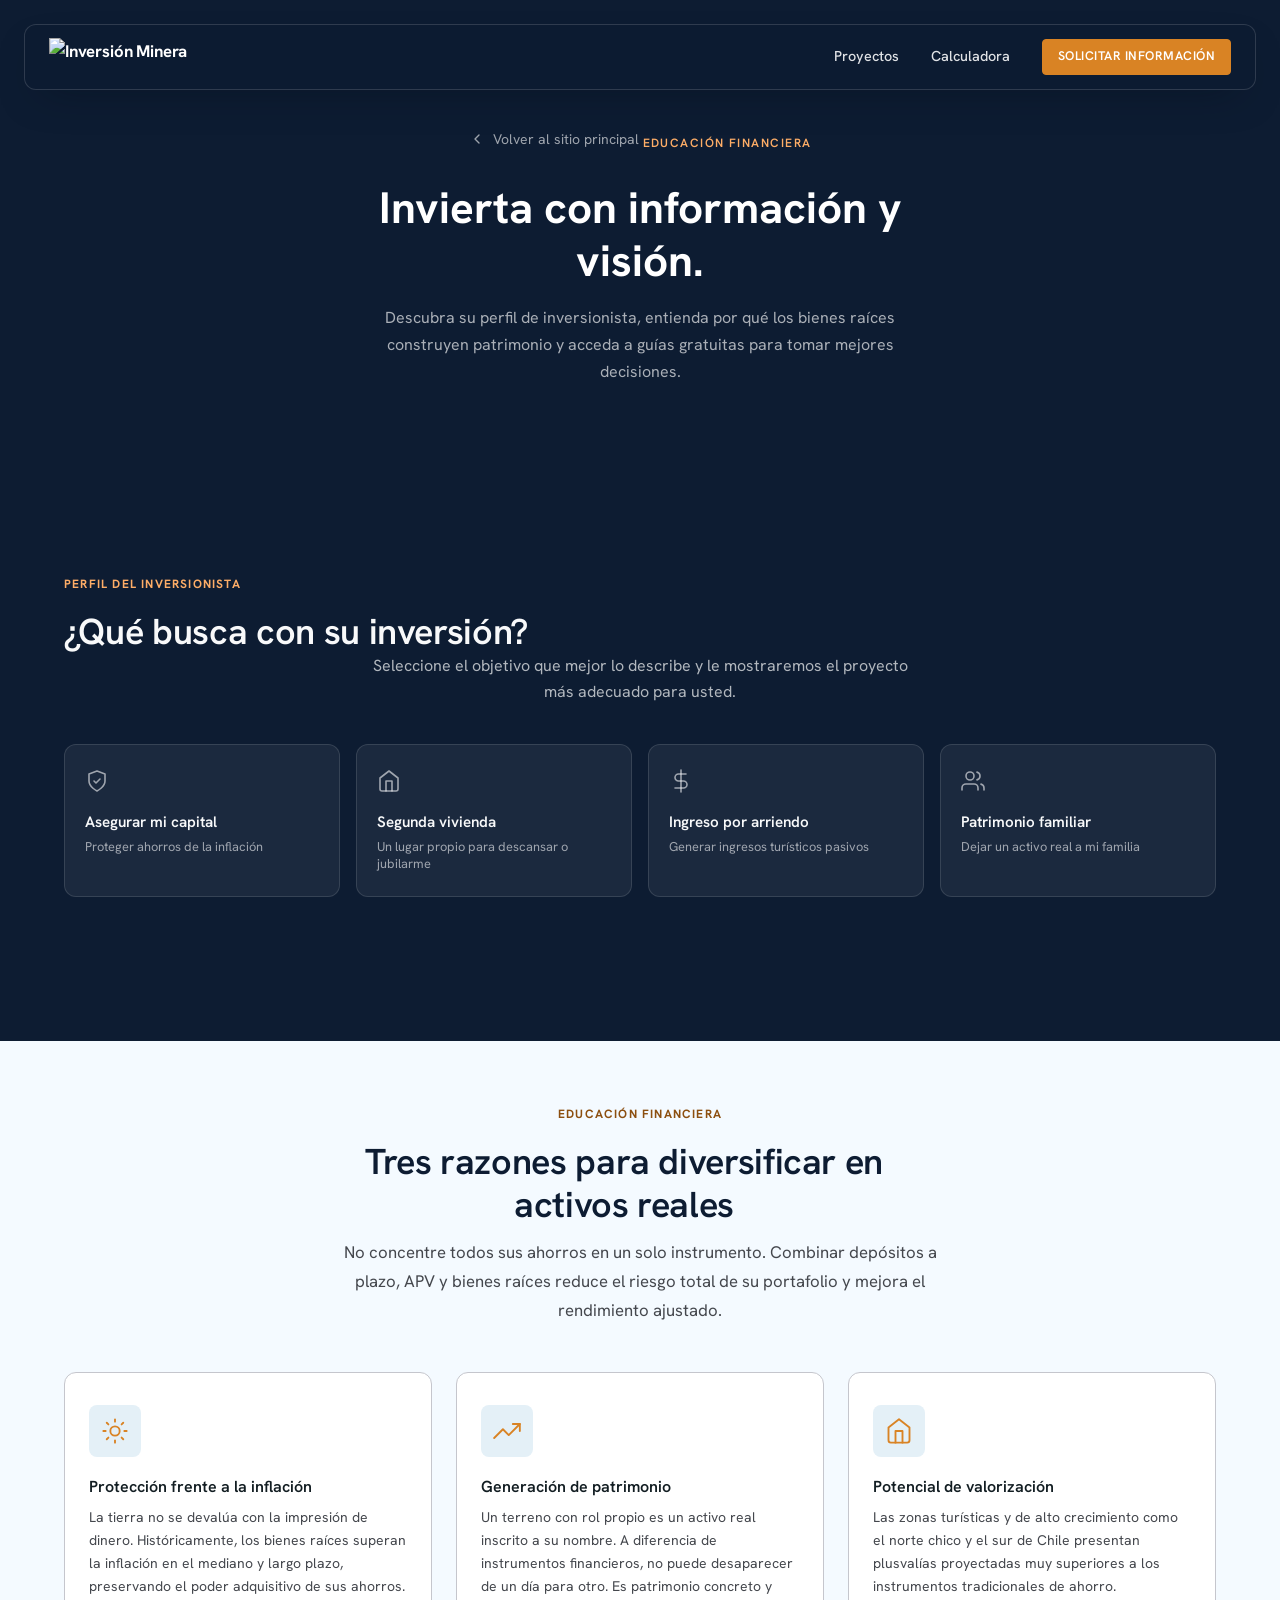
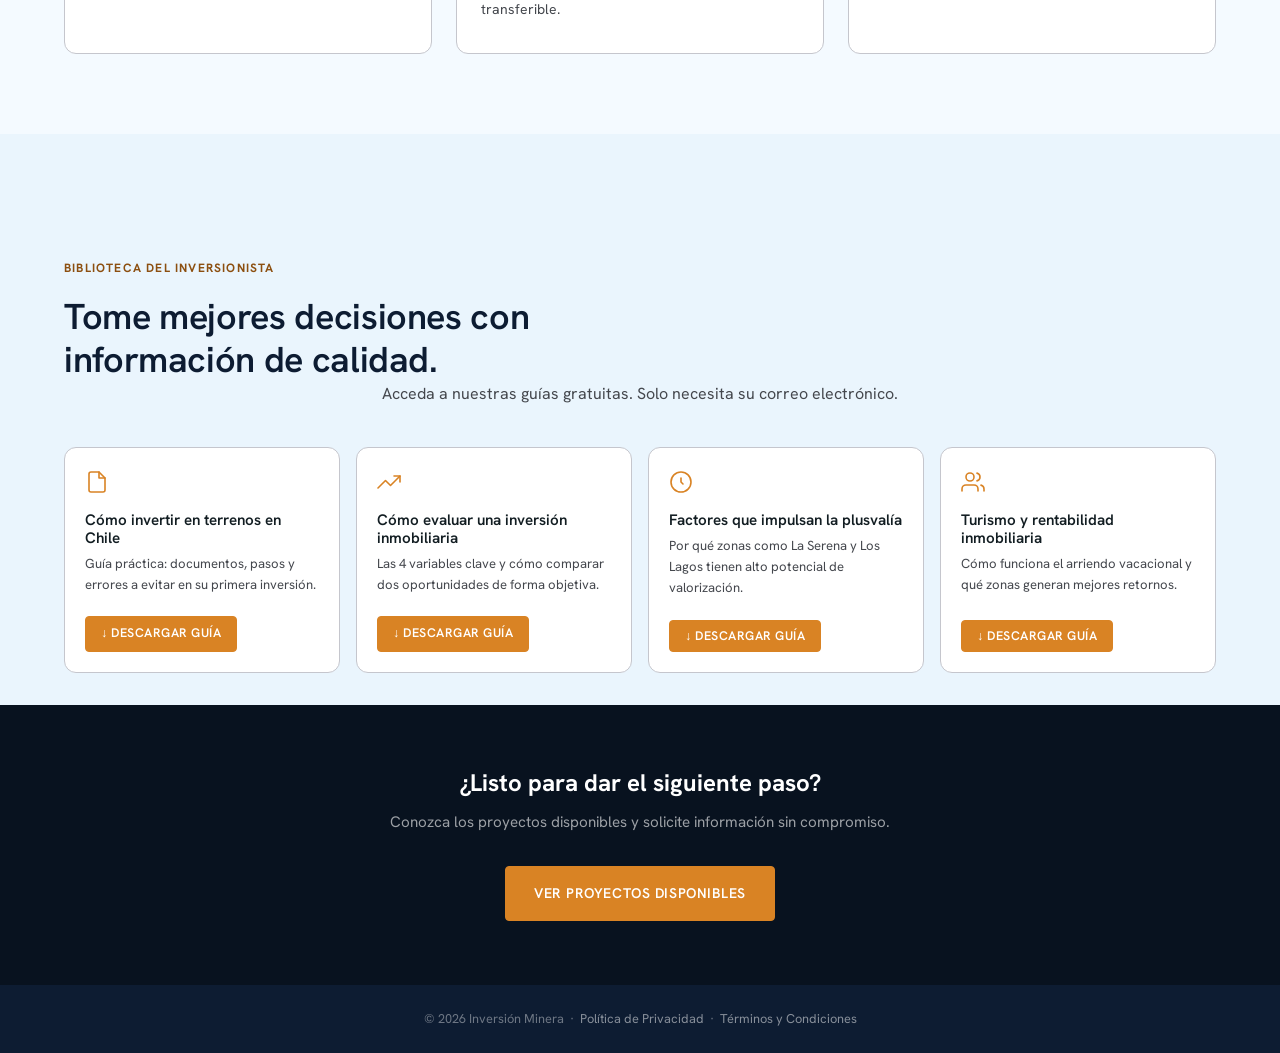
==== pages/educacion-financiera.html @ a9e3c45f "🚀 Initial commit - Landing Mineros" ====
<!DOCTYPE html>
<html lang="es-CL">
<head>
  <meta charset="UTF-8">
  <meta name="viewport" content="width=device-width, initial-scale=1.0">
  <title>Educación Financiera | Inversión Minera</title>
  <meta name="description" content="Educación financiera para inversionistas. Descubra su perfil, aprenda por qué los bienes raíces construyen patrimonio y acceda a guías gratuitas.">

  <link rel="preconnect" href="https://fonts.googleapis.com">
  <link rel="preconnect" href="https://fonts.gstatic.com" crossorigin>
  <link href="https://fonts.googleapis.com/css2?family=Hanken+Grotesk:wght@400;500;600;700&display=swap" rel="stylesheet">
  <link rel="icon" href="data:image/svg+xml,<svg xmlns=%22http://www.w3.org/2000/svg%22 viewBox=%220 0 100 100%22><text y=%22.9em%22 font-size=%2290%22>⛰️</text></svg>">
  <link rel="stylesheet" href="../css/styles.css">

  <style>
    .blog-hero {
      background: var(--color-navy);
      padding: 8rem 0 4rem;
      text-align: center;
    }
    .blog-hero__back {
      display: inline-flex;
      align-items: center;
      gap: 0.5rem;
      font-size: 0.875rem;
      color: rgba(255,255,255,0.6);
      text-decoration: none;
      margin-bottom: 2rem;
      transition: color 0.2s;
    }
    .blog-hero__back:hover { color: var(--color-copper-light); }
    .blog-hero__back svg { width: 16px; height: 16px; }
    .blog-hero__eyebrow {
      display: inline-block;
      font-size: 0.75rem;
      font-weight: 600;
      letter-spacing: 0.12em;
      text-transform: uppercase;
      color: var(--color-copper-light);
      margin-bottom: 1rem;
    }
    .blog-hero__title {
      font-size: clamp(1.75rem, 4vw, 2.75rem);
      font-weight: 700;
      color: #fff;
      margin: 0 auto 1rem;
      max-width: 640px;
      line-height: 1.2;
    }
    .blog-hero__lead {
      font-size: 1rem;
      color: rgba(255,255,255,0.65);
      max-width: 560px;
      margin: 0 auto;
      line-height: 1.7;
    }
    .blog-content {
      background: var(--surface);
      padding: 4rem 0 5rem;
    }
    .blog-grid {
      display: grid;
      grid-template-columns: repeat(auto-fit, minmax(260px, 1fr));
      gap: 1.5rem;
      margin-top: 3rem;
    }
    .blog-cta {
      background: var(--color-navy-deep);
      padding: 4rem 0;
      text-align: center;
    }
    .blog-cta__title {
      font-size: 1.5rem;
      font-weight: 700;
      color: #fff;
      margin-bottom: 0.75rem;
    }
    .blog-cta__text {
      color: rgba(255,255,255,0.6);
      margin-bottom: 2rem;
      font-size: 0.95rem;
    }
    .blog-footer {
      background: var(--color-navy);
      padding: 1.5rem 0;
      text-align: center;
    }
    .blog-footer p {
      font-size: 0.8rem;
      color: rgba(255,255,255,0.4);
      margin: 0;
    }
    .blog-footer a {
      color: rgba(255,255,255,0.5);
      text-decoration: none;
    }
    .blog-footer a:hover { color: var(--color-copper-light); }
  </style>
</head>
<body>

  <!-- HEADER -->
  <header class="header" id="header">
    <div class="container header__inner">
      <a href="../index.html" class="header__logo">
        <img src="../assets/images/logo-inversion-minera.png" alt="Inversión Minera" class="header__logo-img" height="44">
      </a>
      <div class="nav__desktop">
        <a href="../index.html#proyectos" class="nav__link">Proyectos</a>
        <a href="../index.html#rentabilidad" class="nav__link">Calculadora</a>
        <a href="../index.html#formulario" class="btn btn--primary btn--sm">Solicitar Información</a>
      </div>
      <button class="nav__toggle" id="navToggle" aria-label="Abrir menú" aria-expanded="false" aria-controls="nav">
        <span></span><span></span><span></span>
      </button>
    </div>
  </header>

  <nav class="nav" id="nav" aria-label="Navegación principal">
    <div class="nav__drawer-header">
      <span class="nav__drawer-title">Menú de Navegación</span>
      <button class="nav__drawer-close" id="navClose" aria-label="Cerrar menú">✕</button>
    </div>
    <a href="../index.html#proyectos" class="nav__link">Proyectos</a>
    <a href="../index.html#rentabilidad" class="nav__link">Calculadora</a>
    <a href="../index.html#faq" class="nav__link">Preguntas Frecuentes</a>
    <a href="../index.html#formulario" class="btn btn--primary nav__drawer-cta">Solicitar Información</a>
  </nav>
  <div class="nav__backdrop" id="navBackdrop"></div>

  <main>

    <!-- HERO -->
    <section class="blog-hero">
      <div class="container" style="text-align:center;">
        <a href="../index.html" class="blog-hero__back">
          <svg viewBox="0 0 24 24" fill="none" stroke="currentColor" stroke-width="2" stroke-linecap="round" stroke-linejoin="round"><polyline points="15 18 9 12 15 6"/></svg>
          Volver al sitio principal
        </a>
        <span class="blog-hero__eyebrow">Educación Financiera</span>
        <h1 class="blog-hero__title">Invierta con información y visión.</h1>
        <p class="blog-hero__lead">Descubra su perfil de inversionista, entienda por qué los bienes raíces construyen patrimonio y acceda a guías gratuitas para tomar mejores decisiones.</p>
      </div>
    </section>

    <!-- 1. PERFIL DEL INVERSIONISTA -->
    <section class="quiz-section" id="perfil-inversionista">
      <div class="container">
        <span class="eyebrow reveal">Perfil del Inversionista</span>
        <h2 class="section-title reveal">¿Qué busca con su inversión?</h2>
        <p class="quiz-section__lead reveal">Seleccione el objetivo que mejor lo describe y le mostraremos el proyecto más adecuado para usted.</p>
        <div class="quiz-grid reveal" id="quizOptions">
          <button class="quiz-opt" data-target="capital" onclick="quizSelect(this)">
            <span class="quiz-opt__icon" aria-hidden="true">
              <svg width="24" height="24" viewBox="0 0 24 24" fill="none" stroke="currentColor" stroke-width="1.6" stroke-linecap="round" stroke-linejoin="round"><path d="M12 22s8-4 8-10V5l-8-3-8 3v7c0 6 8 10 8 10Z"/><path d="m9 12 2 2 4-4"/></svg>
            </span>
            <strong>Asegurar mi capital</strong>
            <span>Proteger ahorros de la inflación</span>
          </button>
          <button class="quiz-opt" data-target="vivienda" onclick="quizSelect(this)">
            <span class="quiz-opt__icon" aria-hidden="true">
              <svg width="24" height="24" viewBox="0 0 24 24" fill="none" stroke="currentColor" stroke-width="1.6" stroke-linecap="round" stroke-linejoin="round"><path d="M3 9l9-7 9 7v11a2 2 0 0 1-2 2H5a2 2 0 0 1-2-2z"/><polyline points="9 22 9 12 15 12 15 22"/></svg>
            </span>
            <strong>Segunda vivienda</strong>
            <span>Un lugar propio para descansar o jubilarme</span>
          </button>
          <button class="quiz-opt" data-target="arriendo" onclick="quizSelect(this)">
            <span class="quiz-opt__icon" aria-hidden="true">
              <svg width="24" height="24" viewBox="0 0 24 24" fill="none" stroke="currentColor" stroke-width="1.6" stroke-linecap="round" stroke-linejoin="round"><line x1="12" y1="1" x2="12" y2="23"/><path d="M17 5H9.5a3.5 3.5 0 0 0 0 7h5a3.5 3.5 0 0 1 0 7H6"/></svg>
            </span>
            <strong>Ingreso por arriendo</strong>
            <span>Generar ingresos turísticos pasivos</span>
          </button>
          <button class="quiz-opt" data-target="patrimonio" onclick="quizSelect(this)">
            <span class="quiz-opt__icon" aria-hidden="true">
              <svg width="24" height="24" viewBox="0 0 24 24" fill="none" stroke="currentColor" stroke-width="1.6" stroke-linecap="round" stroke-linejoin="round"><path d="M17 21v-2a4 4 0 0 0-4-4H5a4 4 0 0 0-4 4v2"/><circle cx="9" cy="7" r="4"/><path d="M23 21v-2a4 4 0 0 0-3-3.87"/><path d="M16 3.13a4 4 0 0 1 0 7.75"/></svg>
            </span>
            <strong>Patrimonio familiar</strong>
            <span>Dejar un activo real a mi familia</span>
          </button>
        </div>
        <div class="quiz-result" id="quizResult" hidden>
          <div class="quiz-result__inner">
            <span class="quiz-result__label" id="quizResultLabel"></span>
            <h3 class="quiz-result__title" id="quizResultTitle"></h3>
            <p class="quiz-result__desc" id="quizResultDesc"></p>
            <div class="quiz-result__chips" id="quizResultChips"></div>
            <div class="quiz-result__actions">
              <a href="../index.html#proyectos" class="btn btn--primary btn--sm">Ver proyectos recomendados</a>
              <button class="btn btn--ghost btn--sm" onclick="quizReset()">Cambiar respuesta</button>
            </div>
          </div>
        </div>
      </div>
    </section>

    <!-- 2. ¿POR QUÉ INVERTIR? -->
    <section class="blog-content">
      <div class="container">
        <div style="text-align:center; max-width:640px; margin: 0 auto 2.5rem;">
          <span class="eyebrow" style="display:block;">Educación Financiera</span>
          <h2 class="section-title">Tres razones para diversificar en activos reales</h2>
          <p style="margin: 0.75rem 0 0; color: var(--on-surface-variant); font-size:1.05rem; line-height:1.7;">No concentre todos sus ahorros en un solo instrumento. Combinar depósitos a plazo, APV y bienes raíces reduce el riesgo total de su portafolio y mejora el rendimiento ajustado.</p>
        </div>
        <div class="blog-grid">
          <article class="edu-card">
            <span class="edu-card__icon" aria-hidden="true">
              <svg width="28" height="28" viewBox="0 0 24 24" fill="none" stroke="currentColor" stroke-width="1.6" stroke-linecap="round" stroke-linejoin="round"><path d="M12 2v2M12 20v2M4.93 4.93l1.41 1.41M17.66 17.66l1.41 1.41M2 12h2M20 12h2M4.93 19.07l1.41-1.41M17.66 6.34l1.41-1.41"/><circle cx="12" cy="12" r="4"/></svg>
            </span>
            <h3>Protección frente a la inflación</h3>
            <p>La tierra no se devalúa con la impresión de dinero. Históricamente, los bienes raíces superan la inflación en el mediano y largo plazo, preservando el poder adquisitivo de sus ahorros.</p>
          </article>
          <article class="edu-card">
            <span class="edu-card__icon" aria-hidden="true">
              <svg width="28" height="28" viewBox="0 0 24 24" fill="none" stroke="currentColor" stroke-width="1.6" stroke-linecap="round" stroke-linejoin="round"><polyline points="23 6 13.5 15.5 8.5 10.5 1 18"/><polyline points="17 6 23 6 23 12"/></svg>
            </span>
            <h3>Generación de patrimonio</h3>
            <p>Un terreno con rol propio es un activo real inscrito a su nombre. A diferencia de instrumentos financieros, no puede desaparecer de un día para otro. Es patrimonio concreto y transferible.</p>
          </article>
          <article class="edu-card">
            <span class="edu-card__icon" aria-hidden="true">
              <svg width="28" height="28" viewBox="0 0 24 24" fill="none" stroke="currentColor" stroke-width="1.6" stroke-linecap="round" stroke-linejoin="round"><path d="M3 9l9-7 9 7v11a2 2 0 0 1-2 2H5a2 2 0 0 1-2-2z"/><polyline points="9 22 9 12 15 12 15 22"/></svg>
            </span>
            <h3>Potencial de valorización</h3>
            <p>Las zonas turísticas y de alto crecimiento como el norte chico y el sur de Chile presentan plusvalías proyectadas muy superiores a los instrumentos tradicionales de ahorro.</p>
          </article>
        </div>
      </div>
    </section>

    <!-- 3. BIBLIOTECA DEL INVERSIONISTA -->
    <section class="biblioteca" id="biblioteca">
      <div class="container">
        <span class="eyebrow reveal">Biblioteca del Inversionista</span>
        <h2 class="section-title reveal">Tome mejores decisiones con información de calidad.</h2>
        <p class="biblioteca__lead reveal">Acceda a nuestras guías gratuitas. Solo necesita su correo electrónico.</p>
        <div class="biblioteca__grid">
          <article class="bib-card reveal">
            <span class="bib-card__icon" aria-hidden="true">
              <svg width="24" height="24" viewBox="0 0 24 24" fill="none" stroke="currentColor" stroke-width="1.6" stroke-linecap="round" stroke-linejoin="round"><path d="M14 2H6a2 2 0 0 0-2 2v16a2 2 0 0 0 2 2h12a2 2 0 0 0 2-2V8z"/><polyline points="14 2 14 8 20 8"/></svg>
            </span>
            <div class="bib-card__body">
              <h3>Cómo invertir en terrenos en Chile</h3>
              <p>Guía práctica: documentos, pasos y errores a evitar en su primera inversión.</p>
            </div>
            <a href="../assets/pdfs/guia-1-invertir-terrenos-chile.pdf" target="_blank" rel="noopener" class="btn btn--primary btn--sm bib-card__cta">↓ Descargar guía</a>
          </article>
          <article class="bib-card reveal">
            <span class="bib-card__icon" aria-hidden="true">
              <svg width="24" height="24" viewBox="0 0 24 24" fill="none" stroke="currentColor" stroke-width="1.6" stroke-linecap="round" stroke-linejoin="round"><polyline points="23 6 13.5 15.5 8.5 10.5 1 18"/><polyline points="17 6 23 6 23 12"/></svg>
            </span>
            <div class="bib-card__body">
              <h3>Cómo evaluar una inversión inmobiliaria</h3>
              <p>Las 4 variables clave y cómo comparar dos oportunidades de forma objetiva.</p>
            </div>
            <a href="../assets/pdfs/guia-2-evaluar-inversion-inmobiliaria.pdf" target="_blank" rel="noopener" class="btn btn--primary btn--sm bib-card__cta">↓ Descargar guía</a>
          </article>
          <article class="bib-card reveal">
            <span class="bib-card__icon" aria-hidden="true">
              <svg width="24" height="24" viewBox="0 0 24 24" fill="none" stroke="currentColor" stroke-width="1.6" stroke-linecap="round" stroke-linejoin="round"><circle cx="12" cy="12" r="10"/><polyline points="12 8 12 12 14 14"/></svg>
            </span>
            <div class="bib-card__body">
              <h3>Factores que impulsan la plusvalía</h3>
              <p>Por qué zonas como La Serena y Los Lagos tienen alto potencial de valorización.</p>
            </div>
            <button class="btn btn--primary btn--sm bib-card__cta" onclick="bibDownload('plusvalia')">↓ Descargar guía</button>
          </article>
          <article class="bib-card reveal">
            <span class="bib-card__icon" aria-hidden="true">
              <svg width="24" height="24" viewBox="0 0 24 24" fill="none" stroke="currentColor" stroke-width="1.6" stroke-linecap="round" stroke-linejoin="round"><path d="M17 21v-2a4 4 0 0 0-4-4H5a4 4 0 0 0-4 4v2"/><circle cx="9" cy="7" r="4"/><path d="M23 21v-2a4 4 0 0 0-3-3.87"/><path d="M16 3.13a4 4 0 0 1 0 7.75"/></svg>
            </span>
            <div class="bib-card__body">
              <h3>Turismo y rentabilidad inmobiliaria</h3>
              <p>Cómo funciona el arriendo vacacional y qué zonas generan mejores retornos.</p>
            </div>
            <button class="btn btn--primary btn--sm bib-card__cta" onclick="bibDownload('turismo')">↓ Descargar guía</button>
          </article>
        </div>
      </div>
    </section>

    <!-- Modal Biblioteca -->
    <div class="bib-modal" id="bibModal" role="dialog" aria-modal="true" aria-labelledby="bibModalTitle" hidden>
      <div class="bib-modal__panel">
        <button class="modal__close" id="bibModalClose" onclick="bibModalClose()" aria-label="Cerrar">✕</button>
        <h3 id="bibModalTitle">Descargar guía gratuita</h3>
        <p>Ingrese su correo y le enviamos la guía de inmediato.</p>
        <form class="bib-modal__form" onsubmit="bibSubmit(event)">
          <input type="hidden" id="bibGuia" value="">
          <label class="form__field">
            <span>Nombre</span>
            <input type="text" id="bibNombre" required placeholder="Su nombre">
          </label>
          <label class="form__field">
            <span>Correo electrónico</span>
            <input type="email" id="bibCorreo" required placeholder="correo@ejemplo.cl">
          </label>
          <button type="submit" class="btn btn--primary btn--block">Enviar y descargar</button>
          <p style="font-size:0.75rem;color:var(--on-surface-variant);margin-top:0.5rem;text-align:center;">Sus datos se usan solo para enviarle la guía. Sin spam.</p>
        </form>
        <div class="bib-modal__success" id="bibSuccess" hidden></div>
      </div>
    </div>

    <!-- CTA FINAL -->
    <section class="blog-cta">
      <div class="container">
        <h2 class="blog-cta__title">¿Listo para dar el siguiente paso?</h2>
        <p class="blog-cta__text">Conozca los proyectos disponibles y solicite información sin compromiso.</p>
        <a href="../index.html#proyectos" class="btn btn--primary">Ver proyectos disponibles</a>
      </div>
    </section>

  </main>

  <footer class="blog-footer">
    <div class="container">
      <p>© 2026 Inversión Minera &nbsp;·&nbsp;
        <a href="politica-privacidad.html" target="_blank" rel="noopener">Política de Privacidad</a>
        &nbsp;·&nbsp;
        <a href="terminos-condiciones.html" target="_blank" rel="noopener">Términos y Condiciones</a>
      </p>
    </div>
  </footer>

  <script src="../js/script.js" defer></script>
  <script>
// ── Quiz ────────────────────────────────────────────────────────────────
var quizData = {
  capital:    { label: 'Perfil: Preservación de capital',    title: 'Recomendamos ambos proyectos',             desc: 'Invertir en bienes raíces protege sus ahorros de la inflación. Ambos fundos ofrecen activos tangibles con rol propio y plusvalía proyectada del 30% anual.',                                   chips: ['Fundo Alto Nogales — La Serena','Fundo Mirador Los Volcanes — Puerto Octay'] },
  vivienda:   { label: 'Perfil: Segunda vivienda',           title: 'Recomendamos Proyecto Norte — La Serena',  desc: 'Clima mediterráneo con más de 300 días de sol, alta conectividad y cercanía a servicios. Ideal para quienes buscan un lugar propio fuera del norte minero.',                                  chips: ['Fundo Alto Nogales — La Serena, Coquimbo'] },
  arriendo:   { label: 'Perfil: Rentabilidad turística',     title: 'Recomendamos Proyecto Sur — Puerto Octay', desc: 'Zona de alta demanda turística rodeada de lagos y volcanes. Potencial de ingreso mensual vía Airbnb estimado en $1.000.000–$2.000.000 CLP.',                                               chips: ['Fundo Mirador Los Volcanes — Puerto Octay, Lagos'] },
  patrimonio: { label: 'Perfil: Construcción de patrimonio', title: 'Recomendamos ambos proyectos',             desc: 'Títulos individuales con rol único, subdivisión aprobada y acompañamiento legal hasta la inscripción. Un legado real y transferible para su familia.',                                      chips: ['Fundo Alto Nogales — La Serena','Fundo Mirador Los Volcanes — Puerto Octay'] }
};
function quizSelect(btn) {
  document.querySelectorAll('.quiz-opt').forEach(function(b){ b.classList.remove('quiz-opt--active'); });
  btn.classList.add('quiz-opt--active');
  var d = quizData[btn.dataset.target];
  document.getElementById('quizResultLabel').textContent = d.label;
  document.getElementById('quizResultTitle').textContent = d.title;
  document.getElementById('quizResultDesc').textContent  = d.desc;
  document.getElementById('quizResultChips').innerHTML   = d.chips.map(function(c){ return '<span class="result-chip">'+c+'</span>'; }).join('');
  var res = document.getElementById('quizResult');
  res.hidden = false;
  res.scrollIntoView({behavior:'smooth', block:'nearest'});
}
function quizReset() {
  document.querySelectorAll('.quiz-opt').forEach(function(b){ b.classList.remove('quiz-opt--active'); });
  document.getElementById('quizResult').hidden = true;
}

// ── Biblioteca ──────────────────────────────────────────────────────────
var currentGuia = '';
var SHEETS_URL = 'https://script.google.com/macros/s/AKfycbynw1D4u_BHivWVqoeC22OPxvxyl92aTQ2IEtVwCZLNJFp35g8IuQZrAPu55kJad4Mflw/exec';
var WA_NUMBER  = '56987332569';
var guiaLabels = {
  'terrenos': 'Guía 1 – Cómo invertir en terrenos en Chile',
  'evaluar':  'Guía 2 – Cómo evaluar una inversión inmobiliaria',
  'plusvalia': 'Guía 3 – Factores que impulsan la plusvalía',
  'turismo':  'Guía 4 – Turismo y rentabilidad inmobiliaria'
};
var guiaPdfs = {
  'terrenos': 'assets/pdfs/guia-1-invertir-terrenos-chile.pdf',
  'evaluar':  'assets/pdfs/guia-2-evaluar-inversion-inmobiliaria.pdf',
  'plusvalia': null,
  'turismo':  null
};
function bibDownload(guia) {
  currentGuia = guia;
  document.getElementById('bibGuia').value = guia;
  document.getElementById('bibSuccess').hidden = true;
  var form = document.querySelector('.bib-modal__form');
  if (form) form.style.display = '';
  document.getElementById('bibModal').hidden = false;
  document.body.style.overflow = 'hidden';
}
function bibModalClose() {
  document.getElementById('bibModal').hidden = true;
  document.body.style.overflow = '';
}
function bibSubmit(e) {
  e.preventDefault();
  var nombre    = document.getElementById('bibNombre').value.trim();
  var correo    = document.getElementById('bibCorreo').value.trim();
  var guiaLabel = guiaLabels[currentGuia] || currentGuia;
  var pdfPath   = guiaPdfs[currentGuia];
  document.querySelector('.bib-modal__form').style.display = 'none';
  var waMsg = encodeURIComponent(
    '¡Hola! Soy ' + nombre + ', acabo de solicitar la "' + guiaLabel +
    '" en su sitio web. Mi correo es ' + correo + '. ¿Me pueden orientar?'
  );
  var successEl = document.getElementById('bibSuccess');
  successEl.innerHTML =
    '<p style="margin-bottom:0.75rem">¡Listo! Su solicitud fue recibida.</p>' +
    '<p style="font-size:0.85rem;color:var(--on-surface-variant);margin-bottom:1.25rem;">Le enviaremos la guía a <strong>' + correo + '</strong> a la brevedad.</p>' +
    '<a href="https://wa.me/' + WA_NUMBER + '?text=' + waMsg + '" target="_blank" rel="noopener" class="btn btn--primary btn--block">Continuar por WhatsApp</a>';
  successEl.hidden = false;
  if (pdfPath) { window.open(pdfPath, '_blank'); }
  fetch(SHEETS_URL, {
    method: 'POST',
    body: JSON.stringify({ nombre: nombre, correo: correo, guia: guiaLabel }),
    headers: { 'Content-Type': 'application/json' }
  }).catch(function(){});
}
document.addEventListener('keydown', function(e) {
  if (e.key === 'Escape') bibModalClose();
});
  </script>
</body>
</html>
---- css/styles.css ----
/* =========================================================
   PROGRAMA PATRIMONIAL MINERO — Fundo Mirador Los Volcanes
   Mobile-first stylesheet — design tokens from DESIGN.md
   ========================================================= */

:root {
  /* --- Brand colors --- */
  --color-navy: #0d1c32;
  --color-navy-deep: #08121f;
  --color-copper: #D98324;
  --color-copper-dark: #8c4f10;
  --color-copper-light: #fdad67;
  --color-forest: #1B3022;
  --color-forest-tint: rgba(27, 48, 34, 0.1);
  --color-graphite: #2E363A;
  --color-white: #F8F9FA;

  /* --- Surface / text tokens --- */
  --surface: #f4faff;
  --surface-container-lowest: #ffffff;
  --surface-container-low: #eaf5fd;
  --surface-container: #e4f0f7;
  --surface-container-high: #deeaf1;
  --on-surface: #121d22;
  --on-surface-variant: #44474d;
  --outline: #75777e;
  --outline-variant: #c5c6cd;

  /* --- Typography --- */
  --font-base: 'Hanken Grotesk', -apple-system, BlinkMacSystemFont, 'Segoe UI', sans-serif;

  /* --- Shape --- */
  --radius-sm: 0.25rem;
  --radius-md: 0.375rem;
  --radius-lg: 0.5rem;
  --radius-xl: 0.75rem;
  --radius-full: 9999px;

  /* --- Spacing rhythm (8px base) --- */
  --space-1: 0.5rem;
  --space-2: 1rem;
  --space-3: 1.5rem;
  --space-4: 2rem;
  --space-6: 3rem;
  --space-8: 4rem;
  --space-12: 6rem;
  --section-gap: 5rem;
  --container-max: 1280px;
  --gutter: 1.5rem;
  --margin-mobile: 1.5rem;

  /* --- Motion --- */
  --ease: cubic-bezier(0.22, 1, 0.36, 1);
  --transition-fast: 0.2s var(--ease);
  --transition-base: 0.4s var(--ease);
}

@media (min-width: 1024px) {
  :root {
    --section-gap: 7.5rem;
    --gutter: 1.5rem;
  }
}

/* =========================================================
   RESET & BASE
   ========================================================= */
*, *::before, *::after { box-sizing: border-box; }
html { scroll-behavior: smooth; overflow-x: hidden; }
body { overflow-x: hidden; }
@media (prefers-reduced-motion: reduce) {
  html { scroll-behavior: auto; }
  *, *::before, *::after {
    animation-duration: 0.01ms !important;
    animation-iteration-count: 1 !important;
    transition-duration: 0.01ms !important;
    scroll-behavior: auto !important;
  }
}

body, h1, h2, h3, p, ul, figure, blockquote { margin: 0; }
ul { padding: 0; list-style: none; }
img { max-width: 100%; display: block; }

body {
  font-family: var(--font-base);
  background: var(--color-white);
  color: var(--color-graphite);
  line-height: 1.6;
  -webkit-font-smoothing: antialiased;
  -moz-osx-font-smoothing: grayscale;
}

h1, h2, h3 { font-family: var(--font-base); color: var(--color-navy); font-weight: 600; line-height: 1.2; }

a { color: inherit; text-decoration: none; }

button { font-family: inherit; cursor: pointer; border: none; background: none; }

.container {
  width: 100%;
  max-width: var(--container-max);
  margin-inline: auto;
  padding-inline: var(--margin-mobile);
}
@media (min-width: 1024px) {
  .container { padding-inline: 4rem; }
}

section { padding-block: var(--space-8); scroll-margin-top: 6rem; }
@media (min-width: 1024px) {
  section { padding-block: var(--section-gap); scroll-margin-top: 6.5rem; }
}

/* =========================================================
   REUSABLE TYPE / UI HELPERS
   ========================================================= */
.eyebrow {
  display: inline-block;
  font-size: 0.75rem;
  font-weight: 700;
  letter-spacing: 0.1em;
  text-transform: uppercase;
  color: var(--color-copper-dark);
  margin-bottom: var(--space-2);
}
.eyebrow--light {
  color: var(--color-white);
  background: rgba(255, 255, 255, 0.12);
  backdrop-filter: blur(12px);
  -webkit-backdrop-filter: blur(12px);
  padding: 0.4rem 1rem;
  border-radius: var(--radius-full);
  border: 1px solid rgba(255, 255, 255, 0.2);
}

.section-title {
  font-size: 1.75rem;
  font-weight: 600;
  letter-spacing: -0.01em;
  color: var(--color-navy);
  max-width: 38rem;
}
.section-title--light { color: var(--color-white); }
@media (min-width: 768px) {
  .section-title { font-size: 2.25rem; }
}

.link-arrow {
  display: inline-flex;
  align-items: center;
  gap: 0.4rem;
  font-weight: 600;
  font-size: 0.95rem;
  color: var(--color-copper-dark);
  transition: gap var(--transition-fast), color var(--transition-fast);
}
.link-arrow:hover { gap: 0.7rem; color: var(--color-copper); }

/* --- Buttons --- */
.btn {
  display: inline-flex;
  align-items: center;
  justify-content: center;
  gap: 0.5rem;
  font-size: 0.875rem;
  font-weight: 600;
  letter-spacing: 0.04em;
  text-transform: uppercase;
  padding: 0.95rem 1.75rem;
  border-radius: var(--radius-sm);
  transition: background var(--transition-fast), color var(--transition-fast),
              border-color var(--transition-fast), transform var(--transition-fast);
  white-space: nowrap;
}
.btn:active { transform: scale(0.98); }

.btn--primary {
  background: var(--color-copper);
  color: #ffffff;
  border: 1px solid var(--color-copper);
}
.btn--primary:hover { background: var(--color-copper-dark); border-color: var(--color-copper-dark); }

.btn--secondary {
  background: var(--color-navy);
  color: #ffffff;
  border: 1px solid var(--color-navy);
}
.btn--secondary:hover { background: var(--color-navy-deep); }

.btn--ghost {
  background: rgba(255, 255, 255, 0.08);
  color: #ffffff;
  border: 1px solid rgba(255, 255, 255, 0.55);
  backdrop-filter: blur(8px);
}
.btn--ghost:hover { background: rgba(255, 255, 255, 0.18); border-color: #ffffff; }

.btn--sm { padding: 0.65rem 1.25rem; font-size: 0.75rem; }
.btn--block { width: 100%; }

/* --- Tags / chips --- */
.tag {
  display: inline-block;
  font-size: 0.7rem;
  font-weight: 700;
  letter-spacing: 0.08em;
  text-transform: uppercase;
  padding: 0.4rem 0.85rem;
  border-radius: var(--radius-sm);
}
.tag--copper { background: var(--color-copper); color: #fff; }
.tag--navy { background: var(--color-navy); color: #fff; }
.tag--forest { background: var(--color-forest-tint); color: var(--color-forest); }

/* --- Scroll reveal --- */
/* Por defecto el contenido es VISIBLE. Solo se oculta para animar cuando
   el JS esta activo (html.js). Asi, si el JS falla, nada queda en blanco. */
.reveal {
  opacity: 1;
  transform: none;
  transition: opacity 0.7s var(--ease), transform 0.7s var(--ease);
}
.js .reveal {
  opacity: 0;
  transform: translateY(28px);
}
.js .reveal.is-visible {
  opacity: 1;
  transform: translateY(0);
}

/* =========================================================
   HEADER / NAV
   ========================================================= */
.header {
  position: fixed;
  top: var(--space-3);
  left: var(--space-3);
  right: var(--space-3);
  z-index: 100;
  max-width: calc(var(--container-max) + 2 * var(--margin-mobile));
  margin-inline: auto;
  border-radius: var(--radius-xl);
  background: rgba(13, 28, 50, 0.55);
  backdrop-filter: blur(14px);
  -webkit-backdrop-filter: blur(14px);
  border: 1px solid rgba(255, 255, 255, 0.14);
  box-shadow: 0 16px 40px -20px rgba(5, 12, 24, 0.55);
  transition: background var(--transition-fast), border-color var(--transition-fast), box-shadow var(--transition-fast), top var(--transition-fast);
}
.header.is-scrolled {
  top: var(--space-2);
  background: rgba(13, 28, 50, 0.86);
  border-color: rgba(255, 255, 255, 0.18);
  box-shadow: 0 16px 40px -18px rgba(5, 12, 24, 0.7);
}

@media (min-width: 1024px) {
  .header {
    left: var(--margin-mobile);
    right: var(--margin-mobile);
  }
}

.header__inner {
  display: flex;
  align-items: center;
  justify-content: space-between;
  height: 4rem;
  padding-inline: var(--space-3);
}

.header__logo {
  font-weight: 700;
  font-size: 1.05rem;
  letter-spacing: -0.01em;
  color: #ffffff;
}

/* ── Drawer lateral derecho ───────────────────────── */
.nav {
  position: fixed;
  top: 0;
  right: 0;
  bottom: 0;
  width: min(320px, 85vw);
  display: flex;
  flex-direction: column;
  background: #fff;
  box-shadow: -8px 0 40px rgba(13,28,50,0.18);
  z-index: 200;
  transform: translateX(100%);
  transition: transform 0.3s cubic-bezier(0.4,0,0.2,1);
  overflow-y: auto;
  padding: 0 0 var(--space-4);
}
.nav.is-open {
  transform: translateX(0);
}

/* Backdrop oscuro */
.nav__backdrop {
  position: fixed;
  inset: 0;
  background: rgba(8,18,31,0.45);
  z-index: 199;
  opacity: 0;
  pointer-events: none;
  transition: opacity 0.3s ease;
}
.nav__backdrop.is-open {
  opacity: 1;
  pointer-events: auto;
}

/* Cabecera del drawer */
.nav__drawer-header {
  display: flex;
  align-items: center;
  justify-content: space-between;
  padding: 1.25rem 1.5rem;
  border-bottom: 1px solid rgba(13,28,50,0.08);
  position: sticky;
  top: 0;
  background: #fff;
  z-index: 1;
}
.nav__drawer-title {
  font-size: 0.95rem;
  font-weight: 600;
  color: var(--on-surface);
  letter-spacing: 0.01em;
}
.nav__drawer-close {
  font-size: 1.1rem;
  color: var(--on-surface-variant);
  background: none;
  border: none;
  cursor: pointer;
  line-height: 1;
  padding: 0.25rem;
  transition: color var(--transition-fast);
}
.nav__drawer-close:hover { color: var(--color-copper); }

/* Links */
.nav__link {
  font-size: 1rem;
  font-weight: 500;
  padding: 1rem 1.5rem;
  border-bottom: 1px solid rgba(13,28,50,0.07);
  color: var(--on-surface);
  transition: color var(--transition-fast), background var(--transition-fast);
  display: block;
}
.nav__link:hover {
  color: var(--color-copper);
  background: rgba(217,131,36,0.05);
}

/* CTA al fondo */
.nav__drawer-cta {
  margin: var(--space-4) 1.5rem 0;
  text-align: center;
  display: block;
  font-size: 0.82rem;
  letter-spacing: 0.08em;
}

.nav__toggle {
  display: flex;
  flex-direction: column;
  justify-content: center;
  gap: 5px;
  width: 2.5rem;
  height: 2.5rem;
  z-index: 101;
}
.nav__toggle span {
  display: block;
  width: 22px;
  height: 2px;
  background: #ffffff;
  border-radius: var(--radius-full);
  transition: transform var(--transition-fast), opacity var(--transition-fast);
}
.nav__toggle[aria-expanded="true"] span:nth-child(1) { transform: translateY(7px) rotate(45deg); }
.nav__toggle[aria-expanded="true"] span:nth-child(2) { opacity: 0; }
.nav__toggle[aria-expanded="true"] span:nth-child(3) { transform: translateY(-7px) rotate(-45deg); }

/* ── Desktop nav (inline en el header) ─────────────── */
.nav__desktop {
  display: none;
}
@media (min-width: 1024px) {
  .nav__desktop {
    display: flex;
    align-items: center;
    gap: var(--space-4);
  }
  .nav__desktop .nav__link {
    font-size: 0.9rem;
    color: rgba(255,255,255,0.88);
    padding: 0;
    border: none;
    background: transparent;
    display: inline;
  }
  .nav__desktop .nav__link:hover {
    color: var(--color-copper);
    background: transparent;
  }
  .nav__divider {
    display: inline-block;
    width: 1px;
    height: 18px;
    background: rgba(255,255,255,0.2);
    margin: 0 0.25rem;
  }
  .nav__link--blog {
    display: inline-flex;
    align-items: center;
    gap: 5px;
    opacity: 0.75;
    font-size: 0.85rem;
  }
  .nav__link--blog:hover { opacity: 1; }
  /* En desktop el drawer existe pero no es accesible (toggle oculto) */
  .nav { visibility: hidden; pointer-events: none; }
  .nav.is-open { visibility: visible; pointer-events: auto; }
  .nav__backdrop { display: none; }
  .nav__toggle { display: none; }
}

/* =========================================================
   HERO
   ========================================================= */
.hero {
  position: relative;
  min-height: 100svh;
  display: flex;
  align-items: center;
  overflow: hidden;
  color: #ffffff;
}
.hero__media {
  position: absolute;
  inset: 0;
  z-index: 0;
}
.hero__img {
  width: 100%;
  height: 100%;
  object-fit: cover;
}
.hero__overlay {
  position: absolute;
  inset: 0;
  background:
    linear-gradient(180deg,
      rgba(8, 18, 31, 0.72) 0%,
      rgba(8, 18, 31, 0.60) 35%,
      rgba(8, 18, 31, 0.50) 55%,
      rgba(8, 18, 31, 0.82) 100%
    );
}

.hero__content {
  position: relative;
  z-index: 1;
  padding-top: 5.5rem;
  padding-bottom: 1.5rem;
  max-width: 72rem;
  margin-inline: auto;
  text-align: center;
}

/* Badge pill */
.hero__badge {
  display: inline-block;
  font-size: 0.82rem;
  font-weight: 700;
  letter-spacing: 0.11em;
  text-transform: uppercase;
  color: #ffffff;
  border: 1px solid rgba(255,255,255,0.55);
  border-radius: 99px;
  padding: 0.55em 1.6em;
  margin-bottom: 0.75rem;
  backdrop-filter: blur(8px);
  background: rgba(8, 18, 31, 0.45);
  text-shadow: 0 1px 4px rgba(0,0,0,0.5);
}

/* Video showcase card */
.hero__video-card {
  margin-top: 1.25rem;
  border-radius: 1.25rem;
  overflow: hidden;
  box-shadow:
    0 0 0 1px rgba(255,255,255,0.08),
    0 32px 80px -20px rgba(5,12,24,0.7);
  max-width: 72rem;
  margin-inline: auto;
  aspect-ratio: 16/9;
  max-height: 42vh;
  background: var(--color-navy-deep);
  position: relative;
}
.hero__video-card video {
  width: 100%;
  height: 100%;
  object-fit: cover;
  display: block;
}

/* Tour 360° en Hero */
.hero__tour-card {
  margin-top: 1.5rem;
  border-radius: 1.25rem;
  overflow: hidden;
  box-shadow:
    0 0 0 1px rgba(255,255,255,0.12),
    0 40px 100px -20px rgba(5,12,24,0.8);
  max-width: 72rem;
  margin-inline: auto;
  background: var(--color-navy-deep);
  position: relative;
  /* Móvil: alto fijo para que los controles del tour sean visibles */
  height: 420px;
}
@media (min-width: 640px) {
  .hero__tour-card {
    height: auto;
    aspect-ratio: 16/9;
    max-height: 56vh;
  }
}
@media (min-width: 1024px) {
  .hero__tour-card { max-height: 62vh; }
}
.hero__tour-card iframe {
  width: 100%;
  height: 100%;
  position: absolute;
  inset: 0;
  border: none;
  display: block;
}

/* CTAs debajo del tour — uno al lado del otro */
.hero__tour-actions {
  display: flex;
  gap: 1rem;
  justify-content: center;
  margin-top: 1.25rem;
  flex-wrap: wrap;
}
.hero__tour-actions .btn {
  font-size: 0.82rem;
  padding: 0.75em 2em;
  letter-spacing: 0.07em;
  flex: 1;
  max-width: 260px;
  text-align: center;
  justify-content: center;
}
.hero__tour-actions .btn--ghost {
  background: rgba(13,28,50,0.55);
  border-color: rgba(255,255,255,0.55);
  color: #fff;
}
.hero__tour-actions .btn--ghost:hover {
  background: rgba(13,28,50,0.85);
}

/* Mantener compatibilidad con el estilo antiguo si queda en algún lado */
.hero__video-actions {
  position: absolute;
  bottom: 1.5rem;
  right: 1.5rem;
  display: flex;
  flex-direction: column;
  gap: 0.625rem;
  z-index: 2;
}

.hero__title {
  font-size: clamp(2rem, 6.5vw, 3.2rem);
  font-weight: 700;
  letter-spacing: -0.03em;
  color: #ffffff;
  margin-block: 0.4rem 0.75rem;
  line-height: 1.12;
  text-shadow:
    0 2px 8px rgba(0,0,0,0.6),
    0 4px 24px rgba(0,0,0,0.4);
}

.hero__subtitle {
  font-size: 1.15rem;
  color: rgba(255, 255, 255, 0.95);
  max-width: 40rem;
  margin-inline: auto;
  margin-bottom: 1rem;
  line-height: 1.55;
  text-shadow: 0 1px 6px rgba(0,0,0,0.55);
}

.hero__actions {
  display: flex;
  flex-wrap: wrap;
  justify-content: center;
  gap: var(--space-2);
}

/* =========================================================
   STATS / EXCLUSIVIDAD
   ========================================================= */
.stats { padding-block: var(--space-6); background: var(--color-white); }
.stats__grid {
  display: grid;
  grid-template-columns: 1fr 1fr;
  gap: var(--space-4) var(--space-3);
}
@media (min-width: 768px) {
  .stats__grid { grid-template-columns: repeat(4, 1fr); gap: var(--space-4); }
}

.stat__label {
  display: block;
  font-size: 0.7rem;
  font-weight: 700;
  letter-spacing: 0.08em;
  text-transform: uppercase;
  color: var(--on-surface-variant);
  margin-bottom: 0.4rem;
}
.stat__value {
  display: inline-flex;
  align-items: flex-start;
  gap: 0.4rem;
  font-size: 2rem;
  font-weight: 700;
  color: var(--color-navy);
  letter-spacing: -0.02em;
}
.stat__value--copper { color: var(--color-copper); }
.stat__value--icon { align-items: center; color: var(--color-forest); }
.stat__value--icon svg { color: var(--color-forest); }
.stat__desc { font-size: 0.9rem; color: var(--on-surface-variant); margin-top: 0.35rem; }

/* =========================================================
   INTRO / REFUGIO + FEATURE CARDS
   ========================================================= */
.intro { background: var(--color-navy); }
.intro .intro__title { color: #fff; }
.intro .intro__subtitle, .intro .intro__cta-line { color: rgba(255,255,255,0.65); }
.intro__head { max-width: 48rem; margin-inline: auto; text-align: center; margin-bottom: var(--space-6); }
.intro__title { font-size: clamp(1.75rem, 5vw, 2.5rem); }
.intro__subtitle { color: rgba(255,255,255,0.65); font-size: 1.05rem; margin-top: var(--space-2); }
.intro__cta-line {
  margin-top: var(--space-3);
  font-size: 1.05rem;
  font-weight: 600;
  color: var(--color-copper);
}

/* ── Casas grid ─────────────────────────────────────── */
.casas__grid {
  display: grid;
  gap: var(--space-4);
  grid-template-columns: 1fr;
}
@media (min-width: 680px) {
  .casas__grid { grid-template-columns: repeat(3, 1fr); gap: var(--space-4); }
}

.casa-card {
  background: rgba(255,255,255,0.06);
  border: 1px solid rgba(255,255,255,0.14);
  border-radius: var(--radius-lg);
  overflow: hidden;
  display: flex;
  flex-direction: column;
  transition: transform var(--transition-base), box-shadow var(--transition-base);
}
.casa-card:hover {
  transform: translateY(-6px);
  box-shadow: 0 24px 48px -20px rgba(13,28,50,0.28);
}

/* imagen */
.casa-card__media {
  position: relative;
  aspect-ratio: 4/3;
  overflow: hidden;
}
.casa-card__media img {
  width: 100%; height: 100%;
  object-fit: cover;
  transition: transform 0.6s ease;
}
.casa-card:hover .casa-card__media img { transform: scale(1.05); }
.casa-card__tag {
  position: absolute;
  top: var(--space-2); left: var(--space-2);
  background: var(--color-navy);
  color: #fff;
  font-size: 0.68rem;
  font-weight: 700;
  letter-spacing: 0.08em;
  text-transform: uppercase;
  padding: 0.3em 0.85em;
  border-radius: 99px;
}

/* cuerpo */
.casa-card__body {
  padding: var(--space-3);
  display: flex;
  flex-direction: column;
  flex: 1;
  gap: var(--space-2);
}
.casa-card__header {
  display: flex;
  align-items: baseline;
  gap: 0.5rem;
  flex-wrap: wrap;
}
.casa-card__title {
  font-size: 1.3rem;
  font-weight: 700;
  color: #fff;
}
.casa-card__badge {
  font-size: 0.7rem;
  font-weight: 600;
  letter-spacing: 0.06em;
  text-transform: uppercase;
  color: var(--color-copper);
  border: 1px solid var(--color-copper);
  border-radius: 99px;
  padding: 0.2em 0.7em;
}
.casa-card__rooms {
  list-style: none;
  padding: 0;
  margin: 0;
  display: flex;
  flex-direction: column;
  gap: 0.3rem;
  flex: 1;
}
.casa-card__rooms li {
  font-size: 0.875rem;
  color: rgba(255,255,255,0.6);
  padding-left: 1rem;
  position: relative;
}
.casa-card__rooms li::before {
  content: '·';
  position: absolute;
  left: 0;
  color: var(--color-copper);
  font-weight: 700;
}

/* ── Domo geodésico ──────────────────────────────────────── */
.domo-desc { font-size: 0.85rem; color: rgba(255,255,255,0.6); margin: 0; line-height: 1.55; }
.domo-sizes { display: flex; flex-wrap: wrap; gap: 0.5rem; }
.domo-size { display: flex; flex-direction: column; align-items: center; gap: 0.25rem; background: rgba(255,255,255,0.06); border: 1px solid rgba(255,255,255,0.12); border-radius: var(--radius-lg); padding: 0.55rem 0.75rem; min-width: 68px; }
.domo-size__icon { width: 44px; height: auto; color: var(--color-copper-light); }
.domo-size__label { font-size: 0.72rem; font-weight: 700; color: #fff; letter-spacing: 0.03em; }
.domo-size__m2 { font-size: 0.68rem; color: rgba(255,255,255,0.5); }
.domo-size--more { justify-content: center; border-color: var(--color-copper-light); background: transparent; min-width: unset; }
.domo-size--more .domo-size__label { color: var(--color-copper-light); font-size: 0.7rem; font-weight: 600; letter-spacing: 0; }

/* botón pequeño */
.btn--sm {
  font-size: 0.78rem;
  padding: 0.55em 1.2em;
  align-self: flex-start;
  margin-top: auto;
}

/* =========================================================
   BENEFICIOS
   ========================================================= */
.benefits { background: var(--color-white); text-align: center; }
.benefits .eyebrow, .benefits .section-title { margin-inline: auto; }
.benefits .section-title { margin-bottom: var(--space-6); }

.benefits__grid {
  display: grid;
  gap: var(--space-3);
  text-align: left;
}
@media (min-width: 640px) {
  .benefits__grid { grid-template-columns: 1fr 1fr; }
}
@media (min-width: 1024px) {
  .benefits__grid { grid-template-columns: repeat(4, 1fr); }
}

.benefit {
  background: var(--surface-container-lowest);
  border: 1px solid var(--outline-variant);
  border-radius: var(--radius-lg);
  padding: var(--space-3);
  transition: transform var(--transition-base), border-color var(--transition-base), box-shadow var(--transition-base);
}
.benefit:hover {
  transform: translateY(-4px);
  border-color: var(--color-copper);
  box-shadow: 0 20px 40px -28px rgba(140, 79, 16, 0.45);
}
.benefit__icon {
  display: inline-flex;
  align-items: center;
  justify-content: center;
  width: 3rem;
  height: 3rem;
  border-radius: var(--radius-md);
  background: var(--color-forest-tint);
  color: var(--color-forest);
  margin-bottom: var(--space-2);
}
.benefit h3 { font-size: 1.1rem; margin-bottom: 0.4rem; }
.benefit p { color: var(--on-surface-variant); font-size: 0.95rem; }

/* =========================================================
   UBICACIÓN
   ========================================================= */
.location { background: var(--surface-container-low); }

/* Encabezado centrado */
.location__head {
  text-align: center;
  max-width: 52rem;
  margin-inline: auto;
  margin-bottom: var(--space-6);
}
.location__head .section-title { margin-inline: auto; }
.location__lead {
  color: var(--on-surface-variant);
  font-size: 1.05rem;
  margin-top: var(--space-2);
}

/* Grid: infografía | columna derecha */
.location__grid {
  display: grid;
  gap: var(--space-6);
  align-items: start;
}
@media (min-width: 1024px) {
  .location__grid { grid-template-columns: 1fr 1fr; gap: var(--space-8); }
}

/* Infografía */
.location__infografia {
  border-radius: var(--radius-lg);
  overflow: hidden;
  border: 1px solid var(--outline-variant);
  box-shadow: 0 8px 32px -8px rgba(13,28,50,0.12);
}
.location__infografia img {
  width: 100%;
  height: auto;
  display: block;
}

/* Mobile: tour primero, infografía colapsable al final */
@media (max-width: 1023px) {
  .location__right      { order: 1; }
  .location__infografia { order: 2; }

  /* Botón toggle — visible solo en móvil */
  .location__infografia-toggle {
    display: flex;
    align-items: center;
    justify-content: space-between;
    width: 100%;
    padding: 0.75rem 1rem;
    background: #fff;
    border: 1.5px solid var(--color-copper);
    border-radius: var(--radius-lg);
    cursor: pointer;
    transition: background var(--transition-fast);
  }
  .location__infografia-toggle:hover { background: rgba(217,131,36,0.05); }
  .location__infografia-toggle-txt {
    font-size: 0.88rem;
    font-weight: 700;
    color: var(--color-copper);
  }
  .location__infografia-toggle-icon {
    font-size: 1.1rem;
    font-weight: 700;
    color: var(--color-copper);
    transition: transform var(--transition-fast);
  }
  .location__infografia-toggle[aria-expanded="true"] .location__infografia-toggle-icon {
    transform: rotate(45deg);
  }

  /* Contenido colapsado por defecto */
  .location__infografia-content {
    display: grid;
    grid-template-rows: 0fr;
    transition: grid-template-rows var(--transition-base);
  }
  .location__infografia-content > img {
    min-height: 0;
    overflow: hidden;
    width: 100%;
    height: auto;
    display: block;
    border-radius: 0 0 var(--radius-lg) var(--radius-lg);
    border: 1.5px solid var(--color-copper);
    border-top: none;
  }
  .location__infografia-content.is-open {
    grid-template-rows: 1fr;
  }
}

/* Desktop: sin botón toggle, imagen visible directo */
@media (min-width: 1024px) {
  .location__infografia-toggle { display: none; }
  .location__infografia-content { display: block; }
  .location__infografia-content > img { display: block; width: 100%; height: auto; }
}

/* Columna derecha */
.location__right {
  display: flex;
  flex-direction: column;
  gap: var(--space-4);
}

/* Tarjetas de distancia */
.distance-list { display: grid; gap: var(--space-2); }
.distance-card {
  display: flex;
  align-items: center;
  gap: var(--space-2);
  background: var(--surface-container-lowest);
  border: 1px solid var(--outline-variant);
  border-radius: var(--radius-lg);
  padding: var(--space-2) var(--space-3);
  transition: border-color var(--transition-fast), transform var(--transition-fast);
}
.distance-card:hover { border-color: var(--color-copper); transform: translateX(4px); }
.distance-card__icon { font-size: 1.5rem; line-height: 1; }
.distance-card div { display: flex; flex-direction: column; flex: 1; }
.distance-card strong { color: var(--color-navy); font-size: 0.98rem; }
.distance-card span { color: var(--on-surface-variant); font-size: 0.85rem; }
.distance-card__value {
  font-weight: 700;
  color: var(--color-copper-dark);
  font-size: 0.9rem;
  white-space: nowrap;
}

/* Tour 360° */
.location__map {
  position: relative;
  border-radius: var(--radius-lg);
  overflow: hidden;
  border: 1px solid var(--outline-variant);
  aspect-ratio: 4 / 3;
  min-height: 320px;
  background: var(--color-navy);
}
.location__map img { width: 100%; height: 100%; object-fit: cover; }

.location__tour iframe {
  width: 100%;
  height: 100%;
  position: absolute;
  inset: 0;
  border: none;
  display: block;
}

/* Badge "Tour Virtual 360°" */
.tour__badge {
  position: absolute;
  top: var(--space-2);
  left: var(--space-2);
  display: inline-flex;
  align-items: center;
  gap: 0.45rem;
  background: rgba(13, 28, 50, 0.72);
  backdrop-filter: blur(8px);
  -webkit-backdrop-filter: blur(8px);
  text-decoration: none;
  cursor: pointer;
  transition: background 0.2s ease;
}
.tour__badge:hover {
  background: rgba(13, 28, 50, 0.92);
}
.tour__badge {
  border: 1px solid rgba(255, 255, 255, 0.2);
  border-radius: var(--radius-full);
  padding: 0.35rem 0.85rem;
  font-size: 0.72rem;
  font-weight: 700;
  letter-spacing: 0.06em;
  text-transform: uppercase;
  color: #ffffff;
  pointer-events: none;
  z-index: 2;
}
.tour__badge-dot {
  width: 8px;
  height: 8px;
  background: var(--color-copper);
  border-radius: 50%;
  animation: pulse 2.4s ease-in-out infinite;
}
@keyframes pulse {
  0%, 100% { box-shadow: 0 0 0 3px rgba(217, 131, 36, 0.3); }
  50% { box-shadow: 0 0 0 6px rgba(217, 131, 36, 0.12); }
}

/* =========================================================
   CTA INTERMEDIO
   ========================================================= */
/* =========================================================
   PRICING — Oportunidad Exclusiva de Inversión
   ========================================================= */
.pricing {
  background: var(--color-white);
  padding-block: var(--space-8);
}
.pricing__head {
  text-align: center;
  max-width: 36rem;
  margin-inline: auto;
  margin-bottom: var(--space-6);
}
.pricing__head .section-title {
  font-size: clamp(1.5rem, 3.5vw, 2rem);
}
.pricing__lead {
  color: var(--on-surface-variant);
  font-size: 1rem;
  line-height: 1.65;
  margin-top: var(--space-2);
}
.pricing__divider {
  width: 3rem;
  height: 3px;
  background: var(--color-copper);
  border-radius: 99px;
  margin: var(--space-4) auto 0;
}

/* Grid 2×2 */
.pricing__grid {
  display: grid;
  grid-template-columns: 1fr 1fr;
  gap: var(--space-3);
}
@media (max-width: 600px) {
  .pricing__grid { grid-template-columns: 1fr; }
}

/* Tarjeta base */
.price-card {
  border: 1px solid var(--outline-variant);
  border-radius: var(--radius-lg);
  padding: var(--space-4) var(--space-4) var(--space-3);
  display: flex;
  flex-direction: column;
  gap: 0.4rem;
  transition: box-shadow var(--transition-base);
}
.price-card:hover {
  box-shadow: 0 16px 40px -16px rgba(13,28,50,0.15);
}

.price-card__value {
  font-size: clamp(2rem, 5vw, 2.8rem);
  font-weight: 700;
  color: var(--color-copper);
  line-height: 1;
}
.price-card__value--big {
  font-size: clamp(3rem, 7vw, 4rem);
}
.price-card__value--muted {
  color: var(--on-surface-variant);
}
.price-card__label {
  font-size: 1.1rem;
  font-weight: 700;
  color: var(--on-surface);
}
.price-card__desc {
  font-size: 0.9rem;
  color: var(--on-surface-variant);
  line-height: 1.55;
  margin-top: 0.25rem;
}

/* Tarjeta destacada */
.price-card--highlight {
  background: var(--color-navy);
  border: 2px solid var(--color-copper);
  color: #fff;
}
.price-card--highlight .price-card__value { color: var(--color-copper); }
.price-card--highlight .price-card__label,
.price-card--highlight .price-card__desc { color: rgba(255,255,255,0.75); }
.price-card--highlight .price-card__label { color: #fff; }

.price-card__promo {
  display: inline-block;
  font-size: 0.65rem;
  font-weight: 700;
  letter-spacing: 0.1em;
  text-transform: uppercase;
  background: rgba(201,169,110,0.15);
  color: var(--color-copper);
  border: 1px solid rgba(201,169,110,0.35);
  border-radius: 99px;
  padding: 0.3em 0.9em;
  align-self: flex-start;
  margin-bottom: 0.25rem;
}

.price-card__badge {
  display: inline-block;
  font-size: 0.65rem;
  font-weight: 700;
  letter-spacing: 0.1em;
  text-transform: uppercase;
  border-radius: 99px;
  padding: 0.3em 0.9em;
  align-self: flex-start;
  margin-bottom: 0.25rem;
}
.price-card__badge--gray {
  background: var(--surface);
  color: var(--on-surface-variant);
  border: 1px solid var(--outline-variant);
}

.price-card__uf {
  font-size: 0.9rem;
  font-weight: 600;
  color: var(--on-surface-variant);
}
.price-card--highlight .price-card__uf { color: rgba(255,255,255,0.5); }

.price-card__discount {
  display: inline-block;
  font-size: 0.75rem;
  font-weight: 700;
  background: rgba(201,169,110,0.15);
  color: var(--color-copper);
  border-radius: 99px;
  padding: 0.3em 0.85em;
  align-self: flex-start;
  margin-top: 0.2rem;
}
.price-card__discount--green {
  background: rgba(59,109,17,0.1);
  color: #3B6D11;
}

.price-card__cupos {
  font-size: 0.8rem;
  color: rgba(255,255,255,0.45);
  margin-top: 0.5rem;
  padding-top: 0.75rem;
  border-top: 1px solid rgba(255,255,255,0.1);
}

.pricing__uf-note {
  font-size: 0.78rem;
  color: var(--on-surface-variant);
  text-align: center;
  margin-top: var(--space-4);
  line-height: 1.55;
}

/* =========================================================
   GALERÍA + LIGHTBOX
   ========================================================= */
.gallery { background: var(--color-white); }
.gallery--norte { background: var(--color-navy) !important; }
.gallery--norte .section-title { color: #fff; }
.gallery--norte .eyebrow { color: var(--color-copper-light); }
.gallery__grid {
  display: grid;
  grid-template-columns: repeat(2, 1fr);
  gap: var(--space-2);
  margin-top: var(--space-6);
}
@media (min-width: 768px) {
  .gallery__grid { grid-template-columns: repeat(3, 1fr); gap: var(--space-3); }
}

.gallery__item {
  position: relative;
  aspect-ratio: 4 / 3;
  overflow: hidden;
  border-radius: var(--radius-md);
  display: block;
  width: 100%;
}
.gallery__item img {
  width: 100%; height: 100%; object-fit: cover;
  transition: transform 0.6s var(--ease), filter var(--transition-base);
}
.gallery__item:hover img { transform: scale(1.08); filter: brightness(0.85); }
.gallery__zoom {
  position: absolute;
  inset: 0;
  display: flex;
  align-items: center;
  justify-content: center;
  font-size: 1.75rem;
  color: #fff;
  opacity: 0;
  background: rgba(13, 28, 50, 0.25);
  transition: opacity var(--transition-fast);
}
.gallery__item:hover .gallery__zoom { opacity: 1; }

.lightbox {
  position: fixed;
  inset: 0;
  z-index: 200;
  display: flex;
  align-items: center;
  justify-content: center;
  background: rgba(8, 18, 31, 0.92);
  backdrop-filter: blur(6px);
  opacity: 0;
  visibility: hidden;
  transition: opacity var(--transition-base), visibility var(--transition-base);
  padding: var(--space-3);
}
.lightbox.is-open { opacity: 1; visibility: visible; }
.lightbox__figure { max-width: min(90vw, 980px); text-align: center; }
.lightbox__figure img {
  max-height: 78vh;
  margin-inline: auto;
  border-radius: var(--radius-md);
  box-shadow: 0 40px 100px -30px rgba(0,0,0,0.7);
}
.lightbox__figure figcaption { color: rgba(255,255,255,0.75); margin-top: var(--space-2); font-size: 0.9rem; }
.lightbox__close, .lightbox__nav {
  position: absolute;
  color: #fff;
  font-size: 1.75rem;
  width: 3rem; height: 3rem;
  display: flex; align-items: center; justify-content: center;
  border-radius: 50%;
  background: rgba(255,255,255,0.08);
  border: 1px solid rgba(255,255,255,0.25);
  transition: background var(--transition-fast);
}
.lightbox__close:hover, .lightbox__nav:hover { background: rgba(255,255,255,0.2); }
.lightbox__close { top: var(--space-3); right: var(--space-3); }
.lightbox__nav--prev { left: var(--space-3); top: 50%; transform: translateY(-50%); }
.lightbox__nav--next { right: var(--space-3); top: 50%; transform: translateY(-50%); }

/* =========================================================
   RESPALDO
   ========================================================= */
/* =========================================================
   VIDEO SECTION
   ========================================================= */
.video-section { background: var(--color-navy); padding: var(--section-gap) 0; }
.video-section__head { text-align: center; margin-bottom: var(--space-6); }
.video-section__head .section-title--light { color: #fff; }
.video-section__head .eyebrow--light { color: var(--color-copper-light); }
.video-section__wrap { max-width: 480px; margin: 0 auto; border-radius: var(--radius-xl); overflow: hidden; box-shadow: 0 24px 64px rgba(0,0,0,0.4); }
.video-section__player { width: 100%; height: auto; display: block; background: #000; }

.backing {
  background: var(--color-navy);
  color: #fff;
  padding: 5rem 0 5rem;
}
.backing .eyebrow { color: var(--color-copper-light); }
.backing__header { margin-bottom: var(--space-4); }
.backing__header .section-title { margin-bottom: 0; }

.backing__grid {
  display: grid;
  grid-template-columns: 1fr 1fr;
  gap: 1px;
  background: rgba(255,255,255,0.1);
  border-radius: var(--radius-lg);
  overflow: hidden;
}
@media (max-width: 640px) {
  .backing__grid { grid-template-columns: 1fr; }
}
.backing__item {
  display: flex;
  align-items: flex-start;
  gap: 1rem;
  padding: 1.1rem 1.4rem;
  background: rgba(255,255,255,0.04);
  transition: background 0.2s;
}
.backing__item:hover { background: rgba(255,255,255,0.07); }
.backing__icon {
  flex-shrink: 0;
  width: 20px;
  height: 20px;
  margin-top: 2px;
  color: var(--color-copper-light);
}
.backing__icon svg { width: 20px; height: 20px; }
.backing__body { display: flex; flex-direction: column; gap: 0.2rem; }
.backing__body strong { color: #fff; font-size: 0.95rem; font-weight: 600; }
.backing__body span { color: rgba(255,255,255,0.6); font-size: 0.875rem; line-height: 1.5; }
.backing__link { color: var(--color-copper-light); text-decoration: none; font-weight: 500; }
.backing__link:hover { text-decoration: underline; }

/* =========================================================
   FAQ / ACCORDION
   ========================================================= */
.faq { background: var(--surface-container-low); }
.faq__inner { display: grid; gap: var(--space-6); }
@media (min-width: 1024px) {
  .faq__inner { grid-template-columns: 0.85fr 1.15fr; gap: var(--space-8); align-items: start; }
}
.faq__head p { color: var(--on-surface-variant); margin-block: var(--space-2) var(--space-3); max-width: 32rem; }

.accordion__item {
  border-bottom: 1px solid var(--outline-variant);
}
.accordion__trigger {
  width: 100%;
  display: flex;
  align-items: center;
  justify-content: space-between;
  gap: var(--space-2);
  text-align: left;
  padding-block: var(--space-2);
  font-size: 1rem;
  font-weight: 600;
  color: var(--color-navy);
}
.accordion__icon {
  position: relative;
  flex-shrink: 0;
  width: 1.25rem;
  height: 1.25rem;
}
.accordion__icon::before, .accordion__icon::after {
  content: "";
  position: absolute;
  inset: 0;
  margin: auto;
  background: var(--color-copper);
  border-radius: var(--radius-full);
  transition: transform var(--transition-fast);
}
.accordion__icon::before { width: 100%; height: 2px; }
.accordion__icon::after { width: 2px; height: 100%; }
.accordion__trigger[aria-expanded="true"] .accordion__icon::after { transform: rotate(90deg) scaleY(0); }

.accordion__panel {
  display: grid;
  grid-template-rows: 0fr;
  transition: grid-template-rows var(--transition-base);
}
.accordion__panel > p,
.accordion__panel > .accordion__panel-inner {
  grid-row: 1;
  grid-column: 1;
  overflow: hidden;
  min-height: 0;
  color: var(--on-surface-variant);
  padding-bottom: 0;
  transition: padding var(--transition-base);
}
.accordion__item.is-open .accordion__panel {
  grid-template-rows: 1fr;
}
.accordion__item.is-open .accordion__panel > p,
.accordion__item.is-open .accordion__panel > .accordion__panel-inner {
  overflow: visible;
  padding-bottom: var(--space-3);
}

/* =========================================================
   ROI COMPARE — cuadro comparativo de rentabilidad (FAQ #2)
   ========================================================= */
.accordion__panel-inner {
  display: flex;
  flex-direction: column;
  gap: var(--space-3);
}
.roi-compare { margin-top: var(--space-2); }
.roi-compare__note {
  font-size: 0.78rem;
  color: var(--on-surface-variant);
  margin-bottom: var(--space-2);
  letter-spacing: 0.01em;
}
.roi-compare__grid {
  display: grid;
  grid-template-columns: repeat(5, 1fr);
  gap: 0.5rem;
}
.roi-card {
  display: flex;
  flex-direction: column;
  align-items: center;
  justify-content: center;
  gap: 0.35rem;
  padding: 0.9rem 0.4rem;
  border-radius: 0.75rem;
  background: #0d1c32 !important;
  border: 1px solid rgba(255,255,255,0.08);
  text-align: center;
  transition: transform 0.2s ease;
}
.roi-card:hover { transform: translateY(-2px); }
.roi-card__name {
  font-size: 0.68rem;
  font-weight: 600;
  color: rgba(255,255,255,0.65) !important;
  line-height: 1.3;
}
.roi-card__rate {
  font-size: 1.35rem;
  font-weight: 700;
  color: #ffffff !important;
  line-height: 1;
}
.roi-card--highlight {
  background: linear-gradient(145deg, #0e6b6b 0%, var(--color-copper) 100%);
  border-color: transparent;
  box-shadow: 0 8px 24px -8px rgba(217,131,36,0.4);
}
.roi-card--highlight:hover { transform: translateY(-3px); }
.roi-card--highlight .roi-card__name { color: rgba(255,255,255,0.9); }
.roi-card--highlight .roi-card__rate { font-size: 1.6rem; color: #fff; }
.roi-card__badge {
  font-size: 0.65rem;
  font-weight: 700;
  letter-spacing: 0.06em;
  text-transform: uppercase;
  color: rgba(255,255,255,0.9);
  background: rgba(255,255,255,0.15);
  border-radius: var(--radius-full);
  padding: 0.15rem 0.5rem;
}

/* =========================================================
   FORMULARIO DE CONTACTO
   ========================================================= */
.form-section {
  background: var(--surface-container-lowest);
  padding-block: var(--section-gap);
}
.form-section__inner {
  display: grid;
  gap: var(--space-8);
}
@media (min-width: 1024px) {
  .form-section__inner {
    grid-template-columns: 1fr 1fr;
    align-items: start;
  }
}

.form-section__copy .eyebrow { color: var(--color-copper); }
.form-section__copy h2 { margin-block: var(--space-2) var(--space-3); }
.form-section__copy p { color: var(--on-surface-variant); max-width: 36rem; }

.form-section__left .eyebrow { color: var(--color-copper); }
.form-section__left h2 { margin-block: var(--space-2) var(--space-3); }
.form-video {
  width: 100%;
  max-width: 300px;
  border-radius: var(--radius-xl);
  display: block;
  margin-inline: auto;
  background: #000;
  box-shadow: 0 16px 48px rgba(0,0,0,0.25);
}

.form-section__perks {
  list-style: none;
  margin-top: var(--space-3);
  display: flex;
  flex-direction: column;
  gap: var(--space-1);
}
.form-section__perks li {
  padding-left: 1.5rem;
  position: relative;
  color: var(--on-surface-variant);
  font-size: 0.95rem;
}
.form-section__perks li::before {
  content: "✓";
  position: absolute;
  left: 0;
  color: var(--color-copper);
  font-weight: 700;
}

/* Tarjeta del formulario */
.form {
  background: #fff;
  border: 1px solid var(--outline-variant);
  border-radius: var(--radius-xl);
  padding: var(--space-4);
  box-shadow: 0 4px 24px -8px rgba(13,28,50,0.10);
}
.form__title {
  font-size: 1.15rem;
  font-weight: 700;
  color: var(--color-navy);
  margin-bottom: var(--space-3);
  padding-bottom: var(--space-2);
  border-bottom: 2px solid var(--color-copper);
}

.form__row { margin-bottom: var(--space-2); }
.form__row--split {
  display: grid;
  gap: var(--space-2);
}
@media (min-width: 600px) {
  .form__row--split { grid-template-columns: 1fr 1fr; }
}

.form__field {
  display: flex;
  flex-direction: column;
  gap: 0.35rem;
}
.form__field span {
  font-size: 0.78rem;
  font-weight: 600;
  color: var(--on-surface-variant);
  letter-spacing: 0.03em;
  text-transform: uppercase;
}
.form__field input,
.form__field select {
  width: 100%;
  padding: 0.65rem 0.85rem;
  border: 1.5px solid var(--outline-variant);
  border-radius: var(--radius-md);
  background: var(--surface-container-lowest);
  color: var(--on-surface);
  font-family: var(--font-base);
  font-size: 0.97rem;
  transition: border-color var(--transition-fast), box-shadow var(--transition-fast);
  appearance: none;
  -webkit-appearance: none;
}
.form__field select {
  background-image: url("data:image/svg+xml,%3Csvg xmlns='http://www.w3.org/2000/svg' width='12' height='12' viewBox='0 0 12 12'%3E%3Cpath fill='%2375777e' d='M6 8L1 3h10z'/%3E%3C/svg%3E");
  background-repeat: no-repeat;
  background-position: right 0.85rem center;
  background-color: var(--surface-container-lowest);
  padding-right: 2.2rem;
}
.form__field input:focus,
.form__field select:focus {
  outline: none;
  border-color: var(--color-copper);
  box-shadow: 0 0 0 3px rgba(217,131,36,0.15);
}
.form__field input.is-invalid,
.form__field select.is-invalid {
  border-color: #c0392b;
}
.form__error {
  font-size: 0.78rem;
  color: #c0392b;
  min-height: 1em;
}

/* Checkbox */
.form__check {
  display: flex;
  align-items: flex-start;
  gap: 0.6rem;
  margin-bottom: var(--space-3);
  cursor: pointer;
}
.form__check input[type="checkbox"] {
  flex-shrink: 0;
  width: 1.1rem;
  height: 1.1rem;
  margin-top: 0.15rem;
  accent-color: var(--color-copper);
  cursor: pointer;
}
.form__check span {
  font-size: 0.88rem;
  color: var(--on-surface-variant);
  line-height: 1.4;
}
.form__check a {
  color: var(--color-copper);
  text-decoration: underline;
}

/* Botón bloque */
.btn--block { width: 100%; justify-content: center; text-align: center; display: block; }

/* Estado y nota */
.form__status {
  min-height: 1.4rem;
  margin-top: var(--space-1);
  font-size: 0.9rem;
  font-weight: 600;
  text-align: center;
}
.form__status--ok  { color: #1a7a4a; }
.form__status--err { color: #c0392b; }
.form__note {
  margin-top: var(--space-2);
  font-size: 0.78rem;
  color: var(--outline);
  text-align: center;
  line-height: 1.4;
}

/* =========================================================
   FOOTER
   ========================================================= */
.footer {
  background: var(--color-navy-deep);
  color: rgba(255,255,255,0.75);
  padding-top: var(--space-8);
}
.footer__grid {
  display: grid;
  gap: var(--space-6);
  padding-bottom: var(--space-6);
  border-bottom: 1px solid rgba(255,255,255,0.1);
}
@media (min-width: 640px) {
  .footer__grid { grid-template-columns: 1fr 1fr; }
}
@media (min-width: 1024px) {
  .footer__grid { grid-template-columns: 2fr 1fr 1fr 1fr; gap: var(--space-4); }
}

.footer__logo {
  font-size: 1.05rem;
  font-weight: 700;
  color: #fff;
  margin-bottom: var(--space-1);
}
.footer__brand p:last-child {
  font-size: 0.88rem;
  line-height: 1.6;
  color: rgba(255,255,255,0.55);
  max-width: 22rem;
}

.footer__col { display: flex; flex-direction: column; gap: 0.5rem; }
.footer__col h4 {
  font-size: 0.78rem;
  font-weight: 700;
  letter-spacing: 0.08em;
  text-transform: uppercase;
  color: var(--color-copper-light);
  margin-bottom: 0.25rem;
}
.footer__col a {
  font-size: 0.9rem;
  color: rgba(255,255,255,0.65);
  transition: color var(--transition-fast);
  text-decoration: none;
}
.footer__col a:hover { color: #fff; }

.footer__bottom {
  display: flex;
  flex-direction: column;
  gap: var(--space-2);
  padding-block: var(--space-3);
  font-size: 0.78rem;
  color: rgba(255,255,255,0.4);
}
@media (min-width: 768px) {
  .footer__bottom {
    flex-direction: row;
    justify-content: space-between;
    align-items: center;
  }
}
.footer__legal-links { display: flex; align-items: center; gap: 0.5rem; }
.footer__legal-btn {
  font-size: 0.78rem;
  color: rgba(255,255,255,0.4);
  text-decoration: none;
  transition: color var(--transition-fast);
}
.footer__legal-btn:hover { color: rgba(255,255,255,0.8); }

/* =========================================================
   WHATSAPP FAB
   ========================================================= */
.whatsapp-fab {
  position: fixed;
  bottom: 1.5rem;
  left: 1.5rem;
  z-index: 120;
  width: 3.25rem;
  height: 3.25rem;
  border-radius: 50%;
  background: #25D366;
  color: #fff;
  display: flex;
  align-items: center;
  justify-content: center;
  box-shadow: 0 4px 16px rgba(37,211,102,0.4);
  transition: transform var(--transition-fast), box-shadow var(--transition-fast);
  text-decoration: none;
}
.whatsapp-fab:hover {
  transform: scale(1.08);
  box-shadow: 0 6px 24px rgba(37,211,102,0.5);
}

/* =========================================================
   MODAL DOSSIER
   ========================================================= */
.modal {
  position: fixed;
  inset: 0;
  z-index: 300;
  display: flex;
  align-items: flex-end;
  justify-content: center;
  background: rgba(8,18,31,0.6);
  backdrop-filter: blur(4px);
  padding: var(--space-3);
  opacity: 0;
  visibility: hidden;
  transition: opacity var(--transition-base), visibility var(--transition-base);
}
@media (min-width: 640px) {
  .modal { align-items: center; }
}
.modal.is-open { opacity: 1; visibility: visible; }

.modal__panel {
  background: var(--surface-container-lowest);
  border-radius: var(--radius-xl);
  padding: var(--space-4);
  max-width: 28rem;
  width: 100%;
  position: relative;
  box-shadow: 0 24px 60px -12px rgba(0,0,0,0.5);
}
.modal__panel h3 {
  font-size: 1.2rem;
  font-weight: 700;
  color: var(--color-navy);
  margin-bottom: var(--space-2);
  padding-right: var(--space-4);
}
.modal__panel p {
  color: var(--on-surface-variant);
  font-size: 0.95rem;
  line-height: 1.6;
  margin-bottom: var(--space-3);
}
.modal__close {
  position: absolute;
  top: var(--space-2);
  right: var(--space-2);
  width: 2rem;
  height: 2rem;
  border-radius: 50%;
  background: var(--surface-container);
  color: var(--on-surface-variant);
  font-size: 0.9rem;
  display: flex;
  align-items: center;
  justify-content: center;
  transition: background var(--transition-fast);
  border: none;
  cursor: pointer;
}
.modal__close:hover { background: var(--outline-variant); }

/* =========================================================
   SCROLL-TO-TOP
   ========================================================= */
/* =========================================================
   CALCULADORA AIRBNB — modal
   ========================================================= */
.distance-card--airbnb {
  cursor: pointer;
  border-color: var(--outline-variant);
  transition: border-color var(--transition-fast), transform var(--transition-fast), box-shadow var(--transition-fast);
}
.distance-card--airbnb:hover {
  border-color: #FF5A5F;
  transform: translateX(4px);
  box-shadow: 0 4px 16px -4px rgba(255,90,95,0.2);
}
.distance-card__value--airbnb {
  color: #FF5A5F !important;
  font-size: 0.8rem !important;
  white-space: nowrap;
}

.modal--airbnb .modal__panel { max-width: 32rem; padding: 0; overflow: hidden; }

.airbnb-modal__header {
  background: linear-gradient(135deg, #FF5A5F 0%, #c0392b 100%);
  padding: var(--space-3) var(--space-4);
  display: flex;
  align-items: center;
  gap: var(--space-2);
}
.airbnb-modal__logo {
  width: 2.5rem;
  height: 2.5rem;
  color: #fff;
  flex-shrink: 0;
}
.airbnb-modal__title {
  font-size: 1.1rem;
  font-weight: 700;
  color: #fff;
  margin: 0;
}
.airbnb-modal__subtitle {
  font-size: 0.8rem;
  color: rgba(255,255,255,0.8);
  margin: 0.2rem 0 0;
}

.airbnb-modal__body { padding: var(--space-3) var(--space-4) var(--space-4); }

/* Sliders */
.airbnb-slider { margin-bottom: var(--space-3); }
.airbnb-slider__head {
  display: flex;
  justify-content: space-between;
  align-items: center;
  margin-bottom: 0.4rem;
}
.airbnb-slider__label {
  font-size: 0.8rem;
  font-weight: 600;
  color: var(--on-surface-variant);
  text-transform: uppercase;
  letter-spacing: 0.04em;
}
.airbnb-slider__val {
  font-size: 0.95rem;
  font-weight: 700;
  color: #FF5A5F;
}
.airbnb-slider__input {
  width: 100%;
  accent-color: #FF5A5F;
  cursor: pointer;
}
.airbnb-slider__range-labels {
  display: flex;
  justify-content: space-between;
  font-size: 0.72rem;
  color: var(--outline);
  margin-top: 0.2rem;
}

/* Resultado */
.airbnb-result {
  background: #fff5f5;
  border: 1.5px solid #FF5A5F;
  border-radius: var(--radius-lg);
  padding: var(--space-3);
  margin-bottom: var(--space-3);
}
.airbnb-result__main {
  display: flex;
  flex-direction: column;
  gap: 0.2rem;
  margin-bottom: var(--space-2);
  padding-bottom: var(--space-2);
  border-bottom: 1px solid rgba(255,90,95,0.2);
}
.airbnb-result__label {
  font-size: 0.75rem;
  font-weight: 700;
  text-transform: uppercase;
  letter-spacing: 0.05em;
  color: var(--on-surface-variant);
}
.airbnb-result__amount {
  font-size: 2rem;
  font-weight: 700;
  color: #c0392b;
  line-height: 1.1;
}
.airbnb-result__note {
  font-size: 0.72rem;
  color: var(--outline);
}
.airbnb-result__row {
  display: flex;
  align-items: center;
  gap: var(--space-2);
}
.airbnb-result__item {
  flex: 1;
  display: flex;
  flex-direction: column;
  gap: 0.15rem;
  text-align: center;
}
.airbnb-result__item-val {
  font-size: 0.9rem;
  font-weight: 700;
  color: #c0392b;
}
.airbnb-result__item-lbl {
  font-size: 0.68rem;
  color: var(--on-surface-variant);
  line-height: 1.2;
}
.airbnb-result__divider {
  width: 1px;
  height: 2rem;
  background: rgba(255,90,95,0.2);
  flex-shrink: 0;
}

.airbnb-modal__disclaimer {
  font-size: 0.72rem;
  color: var(--outline);
  line-height: 1.4;
  margin-bottom: var(--space-3);
}

/* =========================================================
   SCROLL-TO-TOP
   ========================================================= */
.scroll-top {
  position: fixed;
  bottom: 1.5rem;
  right: 1.5rem;
  z-index: 120;
  width: 2.75rem;
  height: 2.75rem;
  border-radius: 50%;
  background: var(--color-navy);
  color: #fff;
  font-size: 1.1rem;
  border: none;
  cursor: pointer;
  display: flex;
  align-items: center;
  justify-content: center;
  opacity: 0;
  visibility: hidden;
  transition: opacity var(--transition-fast), visibility var(--transition-fast), transform var(--transition-fast);
  box-shadow: 0 4px 16px rgba(13,28,50,0.3);
}
.scroll-top.is-visible { opacity: 1; visibility: visible; }
.scroll-top:hover { transform: translateY(-3px); }

/* =========================================================
   HERO — LOGOS SINDICATO + FUNDO
   ========================================================= */
.hero__logos {
  display: flex;
  align-items: center;
  gap: 1rem;
  margin-bottom: 1.5rem;
  flex-wrap: wrap;
}
.hero__logo-badge {
  display: flex;
  align-items: center;
  gap: 0.5rem;
  background: rgba(255,255,255,0.12);
  border: 1px solid rgba(255,255,255,0.25);
  border-radius: var(--radius-lg);
  padding: 0.5rem 1rem;
  backdrop-filter: blur(8px);
}
.hero__logo-icon { font-size: 1.4rem; }
.hero__logo-text {
  font-size: 0.8rem;
  font-weight: 600;
  color: rgba(255,255,255,0.9);
  letter-spacing: 0.03em;
  text-transform: uppercase;
}
.hero__logos-sep {
  font-size: 1.2rem;
  font-weight: 700;
  color: var(--color-copper-light);
}

/* =========================================================
   TOUR 360°
   ========================================================= */
.tour360 {
  padding: var(--section-gap) 0;
  background: var(--surface-container-low);
}
.tour360 .section-title { color: var(--on-surface) !important; }
.tour360 .eyebrow { color: var(--color-copper) !important; }
.tour360__lead { color: var(--on-surface-variant) !important; }
.tour360__head { color: var(--on-surface); }
.tour360__head {
  text-align: center;
  max-width: 640px;
  margin: 0 auto var(--space-6);
}
.tour360__head .section-title {
  color: var(--on-surface);
  margin-bottom: var(--space-2);
}
.tour360__lead {
  color: var(--on-surface-variant);
  font-size: 1.05rem;
}
.tour360__frame {
  position: relative;
  width: 100%;
  border-radius: var(--radius-xl);
  overflow: hidden;
  aspect-ratio: 16 / 9;
  background: #000;
  box-shadow: 0 24px 64px rgba(0,0,0,0.5);
  margin-bottom: var(--space-4);
}
.tour360__frame iframe {
  width: 100%;
  height: 100%;
  border: none;
  display: block;
}
.tour360__cta {
  text-align: center;
}

/* =========================================================
   PRICING GRID — 3 columnas
   ========================================================= */
.pricing__grid--3 {
  grid-template-columns: repeat(3, 1fr);
}
@media (max-width: 900px) {
  .pricing__grid--3 { grid-template-columns: 1fr; }
}
.pricing__grid--2 {
  grid-template-columns: repeat(2, 1fr);
  max-width: 720px;
  margin-inline: auto;
}
@media (max-width: 700px) {
  .pricing__grid--2 { grid-template-columns: 1fr; }
}

/* =========================================================
   POTENCIAL DE RENTABILIDAD TURÍSTICA (Airbnb section)
   ========================================================= */
.airbnb-section {
  padding: var(--section-gap) 0;
  background: var(--surface);
}
.airbnb-section__head {
  text-align: center;
  max-width: 640px;
  margin: 0 auto var(--space-6);
}
.airbnb-section__lead {
  color: var(--on-surface-variant);
  font-size: 1.05rem;
  margin-top: var(--space-2);
}
.airbnb-section__card {
  max-width: 720px;
  margin: 0 auto;
  background: var(--surface-container-lowest);
  border-radius: var(--radius-xl);
  border: 1px solid var(--outline-variant);
  box-shadow: 0 8px 32px rgba(13,28,50,0.08);
  overflow: hidden;
}
.airbnb-section__card .airbnb-modal__header {
  border-radius: 0;
}

/* =========================================================
   BACKING CARD — botón inline
   ========================================================= */
.backing-card__btn {
  margin-top: var(--space-2);
  display: inline-flex;
  border-color: rgba(255,255,255,0.35);
  color: #fff;
  font-size: 0.82rem;
}
.backing-card__btn:hover {
  border-color: var(--color-copper-light);
  color: var(--color-copper-light);
}

/* =========================================================
   GALERÍA COMPLETA
   ========================================================= */
.gallery-full {
  padding: var(--section-gap) 0;
  background: var(--color-forest);
}
.gallery-full__inner {
  display: flex;
  align-items: center;
  justify-content: space-between;
  gap: var(--space-4);
  flex-wrap: wrap;
}
.gallery-full__copy .eyebrow { color: rgba(248,249,250,0.6); }
.gallery-full__copy .section-title { color: var(--color-white); margin: var(--space-1) 0 var(--space-2); }
.gallery-full__copy p { color: rgba(248,249,250,0.75); max-width: 480px; }
@media (max-width: 768px) {
  .gallery-full__inner { flex-direction: column; text-align: center; }
  .gallery-full__copy p { max-width: 100%; }
}
.roi-card--highlight .roi-card__badge { color: #fff; }

/* =========================================================
   FASE 1 — NUEVAS SECCIONES DUAL PROYECTO
   ========================================================= */

/* ── Header logo img ── */
.header__logo-img { height: 38px; width: auto; display: block; }
.hero__brand { margin-bottom: 1.5rem; }
.hero__brand-logo { height: 48px; width: auto; filter: brightness(0) invert(1); }
.hero__projects-hint { margin-top: 1.5rem; }
.hero__scroll-hint { display: inline-flex; align-items: center; gap: 0.5rem; font-size: 0.8rem; color: rgba(248,249,250,0.65); letter-spacing: 0.04em; text-decoration: none; border-bottom: 1px solid rgba(248,249,250,0.2); padding-bottom: 2px; }
.hero__scroll-hint:hover { color: rgba(248,249,250,0.9); }
.hero__hint-sep { opacity: 0.4; }
.footer__logo-img { height: 100px; width: auto; margin-bottom: 1.25rem; display: block; }

/* ── Educación Financiera ── */
.educacion { background: var(--surface); padding: var(--section-gap) 0; }
.educacion__lead { max-width: 600px; color: var(--on-surface-variant); margin: 0 auto 3rem; text-align: center; }
.edu-grid { display: grid; grid-template-columns: repeat(auto-fit, minmax(220px, 1fr)); gap: 1.5rem; }
.edu-card { background: var(--surface-container-lowest); border: 0.5px solid var(--outline-variant); border-radius: var(--radius-xl); padding: 2rem 1.5rem; transition: box-shadow var(--transition-fast); }
.edu-card:hover { box-shadow: 0 4px 24px rgba(13,28,50,0.07); }
.edu-card__icon { display: flex; align-items: center; justify-content: center; width: 52px; height: 52px; background: var(--surface-container); border-radius: var(--radius-lg); margin-bottom: 1.25rem; color: var(--color-copper); }
.edu-card h3 { font-size: 1rem; font-weight: 600; margin-bottom: 0.6rem; color: var(--on-surface); }
.edu-card p { font-size: 0.875rem; color: var(--on-surface-variant); line-height: 1.65; margin: 0; }

/* ── Quiz Perfil ── */
.quiz-section { background: var(--color-navy); padding: var(--section-gap) 0; }
.quiz-section .eyebrow { color: var(--color-copper-light); }
.quiz-section .section-title { color: var(--color-white); }
.quiz-section__lead { color: rgba(248,249,250,0.7); max-width: 560px; margin: 0 auto 2.5rem; text-align: center; }
.quiz-grid { display: grid; grid-template-columns: repeat(auto-fit, minmax(200px, 1fr)); gap: 1rem; margin-bottom: 1.5rem; }
.quiz-opt { background: rgba(255,255,255,0.06); border: 1px solid rgba(255,255,255,0.12); border-radius: var(--radius-xl); padding: 1.5rem 1.25rem; cursor: pointer; text-align: left; color: var(--color-white); transition: background var(--transition-fast), border-color var(--transition-fast); display: flex; flex-direction: column; gap: 0.4rem; }
.quiz-opt:hover { background: rgba(255,255,255,0.1); border-color: rgba(217,131,36,0.5); }
.quiz-opt--active { background: rgba(217,131,36,0.15); border-color: var(--color-copper); }
.quiz-opt__icon { color: var(--color-copper-light); margin-bottom: 0.5rem; }
.quiz-opt strong { font-size: 0.95rem; font-weight: 600; }
.quiz-opt span { font-size: 0.8rem; color: rgba(248,249,250,0.6); }
.quiz-result { margin-top: 1.5rem; background: rgba(255,255,255,0.07); border: 1px solid rgba(217,131,36,0.3); border-radius: var(--radius-xl); padding: 1.5rem 1.75rem; }
.quiz-result__label { font-size: 0.75rem; font-weight: 600; letter-spacing: 0.08em; text-transform: uppercase; color: var(--color-copper-light); }
.quiz-result__title { font-size: 1.1rem; font-weight: 600; color: var(--color-white); margin: 0.5rem 0 0.5rem; }
.quiz-result__desc { font-size: 0.875rem; color: rgba(248,249,250,0.75); line-height: 1.65; margin: 0 0 1rem; }
.quiz-result__chips { display: flex; flex-wrap: wrap; gap: 0.5rem; margin-bottom: 1.25rem; }
.result-chip { font-size: 0.78rem; background: rgba(217,131,36,0.2); border: 1px solid rgba(217,131,36,0.35); color: var(--color-copper-light); border-radius: var(--radius-full); padding: 0.3rem 0.9rem; }
.quiz-result__actions { display: flex; gap: 0.75rem; flex-wrap: wrap; }

/* ── Dual Project Cards ── */
.proyectos { background: var(--color-navy); padding: var(--section-gap) 0; }
.proyectos .section-title { color: #fff; }
.proyectos .eyebrow { color: var(--color-copper-light); }
.proyectos__lead { color: rgba(255,255,255,0.7) !important; }
.proyectos__lead { max-width: 600px; color: var(--on-surface-variant); margin: 0 auto 3rem; text-align: center; }
.proyectos__grid { display: grid; grid-template-columns: repeat(auto-fit, minmax(300px, 1fr)); gap: 2rem; }
/* =========================================================
   CARRUSEL DE PROYECTO CARD
   ========================================================= */
.card-carousel { position: absolute; inset: 0; overflow: hidden; }
.card-carousel__track { display: flex; height: 100%; transition: transform 0.45s ease; }
.card-carousel__track img { flex: 0 0 100%; width: 100%; height: 100%; object-fit: cover; pointer-events: none; }
.card-carousel__btn { position: absolute; top: 50%; transform: translateY(-50%); background: rgba(13,28,50,0.6); border: none; color: #fff; font-size: 1.4rem; width: 2.2rem; height: 2.2rem; border-radius: 50%; cursor: pointer; z-index: 4; display: flex; align-items: center; justify-content: center; line-height: 1; transition: background 0.2s; padding: 0; }
.card-carousel__btn:hover { background: rgba(13,28,50,0.9); }
.card-carousel__btn--prev { left: 0.6rem; }
.card-carousel__btn--next { right: 0.6rem; }
.card-carousel__dots { position: absolute; bottom: 0.6rem; left: 50%; transform: translateX(-50%); display: flex; gap: 0.35rem; z-index: 4; }
.card-carousel__dot { width: 6px; height: 6px; border-radius: 50%; background: rgba(255,255,255,0.4); transition: background 0.3s; }
.card-carousel__dot--active { background: #fff; }

.proyecto-card { background: rgba(255,255,255,0.06); border: 0.5px solid rgba(255,255,255,0.15); border-radius: var(--radius-xl); overflow: hidden; display: flex; flex-direction: column; }
.proyecto-card__location { color: rgba(255,255,255,0.6); }
.proyecto-card__media { position: relative; aspect-ratio: 16/9; overflow: hidden; }
.proyecto-card__media img { width: 100%; height: 100%; object-fit: cover; transition: transform 0.6s var(--ease); }
.proyecto-card:hover .proyecto-card__media img { transform: scale(1.04); }
.proyecto-card__region { position: absolute; top: 0.75rem; left: 0.75rem; background: rgba(13,28,50,0.8); color: var(--color-white); font-size: 0.72rem; font-weight: 600; letter-spacing: 0.06em; text-transform: uppercase; padding: 0.3rem 0.75rem; border-radius: var(--radius-full); z-index: 5; }
.proyecto-card__body { padding: 1.5rem; display: flex; flex-direction: column; gap: 0.75rem; flex: 1; }
.proyecto-card__eyebrow { font-size: 0.72rem; font-weight: 600; letter-spacing: 0.08em; text-transform: uppercase; color: var(--color-copper-light); }
.proyecto-card__title { font-size: 1.25rem; font-weight: 700; color: #fff; margin: 0; }
.proyecto-card__location { display: flex; align-items: center; gap: 0.4rem; font-size: 0.83rem; color: rgba(255,255,255,0.55); margin: 0; }
.proyecto-card__tags { display: flex; flex-wrap: wrap; gap: 0.4rem; }
.ptag { font-size: 0.75rem; background: rgba(255,255,255,0.1); color: rgba(255,255,255,0.75); border-radius: var(--radius-full); padding: 0.25rem 0.75rem; border: 1px solid rgba(255,255,255,0.15); }
.proyecto-card .btn { margin-top: auto; align-self: flex-start; }

/* ── Comparador ── */
.comparador { background: var(--color-navy); padding: var(--section-gap) 0; }
.comparador .section-title { color: #fff; }
.comparador .eyebrow { color: var(--color-copper-light); }
.comparador__note { color: rgba(255,255,255,0.55) !important; }
.comparador__note a { color: var(--color-copper-light) !important; }
.comparador__table-wrap { overflow-x: auto; border-radius: var(--radius-xl); border: 0.5px solid rgba(255,255,255,0.15); margin: 2rem 0 1rem; }
.comp-table { width: 100%; border-collapse: collapse; font-size: 0.875rem; }
.comp-table th, .comp-table td { padding: 0.9rem 1.25rem; text-align: left; border-bottom: 0.5px solid rgba(255,255,255,0.1); color: rgba(255,255,255,0.85); }
.comp-table thead th { background: rgba(255,255,255,0.07); font-weight: 600; font-size: 0.8rem; color: #fff; }
.comp-table__col--norte, .comp-table__col--sur { min-width: 180px; }
.comp-table__proj { display: block; font-size: 0.7rem; font-weight: 600; text-transform: uppercase; letter-spacing: 0.06em; color: var(--color-copper-light); }
.comp-table__name { display: block; font-size: 0.88rem; font-weight: 600; color: #fff; }
.comp-table tbody tr:last-child td { border-bottom: none; }
.comp-table tbody tr:hover td { background: rgba(255,255,255,0.04); }
.comp-table__row--cta td { background: rgba(255,255,255,0.05); font-weight: 500; }
.comp-link { color: var(--color-copper); text-decoration: none; font-size: 0.82rem; font-weight: 600; white-space: nowrap; }
.comp-link:hover { text-decoration: underline; }
.comp-badge { font-size: 0.72rem; font-weight: 600; padding: 0.2rem 0.65rem; border-radius: var(--radius-full); }
.comp-badge--yes { background: #e6f4ec; color: #1a6b38; }
.comp-badge--med { background: #fff4e0; color: #8c4f10; }
.comparador__note { font-size: 0.85rem; color: var(--on-surface-variant); text-align: center; }
.comparador__note a { color: var(--color-copper); text-decoration: underline; }

/* ── Project Divider ── */
.project-divider { background: var(--color-forest); padding: 0.75rem 0; }
.project-divider--norte { background: var(--color-copper-dark); }
.project-divider__label { font-size: 0.75rem; font-weight: 600; letter-spacing: 0.1em; text-transform: uppercase; color: rgba(248,249,250,0.85); }

/* ── Gallery Norte (reuses .gallery styles) ── */
.gallery--norte { background: var(--surface-container-low); }

/* ── Ubicación Norte ── */
.location--norte { background: var(--surface); }
.location__right--full { grid-column: 1 / -1; }
.norte-coming { display: flex; align-items: center; justify-content: space-between; flex-wrap: wrap; gap: 1rem; background: var(--surface-container); border: 1px dashed var(--outline-variant); border-radius: var(--radius-xl); padding: 1.25rem 1.5rem; font-size: 0.875rem; color: var(--on-surface-variant); margin-top: 2rem; }

/* ── Precios Norte ── */
.pricing--norte { background: var(--color-navy-deep); }
.pricing--norte .eyebrow { color: var(--color-copper-light); }
.pricing--norte .section-title { color: var(--color-white); }
.pricing--norte .pricing__lead { color: rgba(248,249,250,0.7); }
.norte-pricing-cta { display: flex; justify-content: center; }
.norte-pricing-card { background: rgba(255,255,255,0.07); border: 1px solid rgba(217,131,36,0.25); border-radius: var(--radius-xl); padding: 2.5rem 2rem; max-width: 480px; text-align: center; display: flex; flex-direction: column; align-items: center; gap: 1rem; }
.norte-pricing-card__icon { color: var(--color-copper-light); }
.norte-pricing-card h3 { font-size: 1.15rem; font-weight: 600; color: var(--color-white); margin: 0; }
.norte-pricing-card p { font-size: 0.875rem; color: rgba(248,249,250,0.65); line-height: 1.65; margin: 0; }

/* ── Calculator selector ── */
.calc-selector { display: flex; gap: 0.5rem; flex-wrap: wrap; padding: 1.25rem var(--space-4) 0; }
.calc-tab { background: rgba(0,0,0,0.05); border: 1px solid rgba(0,0,0,0.15); border-radius: var(--radius-full); padding: 0.4rem 1rem; font-size: 0.8rem; color: var(--on-surface-variant); cursor: pointer; transition: all var(--transition-fast); }
.calc-tab:hover { background: rgba(0,0,0,0.1); color: var(--on-surface); }
.calc-tab--active { background: var(--color-copper); border-color: var(--color-copper); color: var(--color-white); font-weight: 600; }

/* ── Biblioteca ── */
.biblioteca { background: var(--surface-container-low); padding: var(--section-gap) 0; }
.biblioteca__lead { max-width: 560px; color: var(--on-surface-variant); margin: 0 auto 2.5rem; text-align: center; }
.biblioteca__grid { display: grid; grid-template-columns: repeat(4, 1fr); gap: 1rem; }
@media (max-width: 900px) { .biblioteca__grid { grid-template-columns: repeat(2, 1fr); } }
@media (max-width: 560px) { .biblioteca__grid { grid-template-columns: 1fr; } }
.bib-card { background: var(--surface-container-lowest); border: 0.5px solid var(--outline-variant); border-radius: var(--radius-xl); padding: 1.25rem; display: flex; flex-direction: column; gap: 0.6rem; transition: box-shadow var(--transition-fast); }
.bib-card:hover { box-shadow: 0 4px 24px rgba(13,28,50,0.07); }
.bib-card__icon { color: var(--color-copper); flex-shrink: 0; margin-top: 2px; }
.bib-card__body { flex: 1; }
.bib-card h3 { font-size: 0.95rem; font-weight: 600; color: var(--on-surface); margin: 0 0 0.35rem; }
.bib-card p { font-size: 0.82rem; color: var(--on-surface-variant); line-height: 1.6; margin: 0 0 0.75rem; }
.bib-card__cta { align-self: flex-start; margin-top: auto; }
.bib-modal { position: fixed; inset: 0; z-index: 400; background: rgba(0,0,0,0.55); display: flex; align-items: center; justify-content: center; padding: 1rem; }
.bib-modal[hidden] { display: none; }
.bib-modal__panel { background: var(--surface-container-lowest); border-radius: var(--radius-xl); padding: 2rem; max-width: 420px; width: 100%; position: relative; }
.bib-modal__panel h3 { font-size: 1.1rem; font-weight: 600; margin: 0 0 0.4rem; }
.bib-modal__panel p { font-size: 0.88rem; color: var(--on-surface-variant); margin: 0 0 1.25rem; }
.bib-modal__form { display: flex; flex-direction: column; gap: 0.75rem; }
.bib-modal__success { text-align: center; color: var(--on-surface-variant); font-size: 0.9rem; padding: 1.5rem 0 0.5rem; }
.bib-modal__success[hidden] { display: none; }

/* ── CTA Final ── */
.cta-final { background: var(--color-navy); padding: var(--section-gap) 0; }
.cta-final__inner { text-align: center; max-width: 640px; margin: 0 auto; }
.cta-final__title { font-size: clamp(1.5rem, 3vw, 2.25rem); font-weight: 700; color: var(--color-white); margin-bottom: 1rem; }
.cta-final__desc { font-size: 1rem; color: rgba(248,249,250,0.7); line-height: 1.7; margin-bottom: 0; }
.cta-final__desc strong { color: var(--color-copper); }
.cta-final__actions { display: flex; gap: 1rem; justify-content: center; flex-wrap: wrap; margin-top: 2rem; }

/* ── Countdown ── */
.countdown { display: inline-flex; align-items: center; gap: 0.75rem; background: rgba(255,255,255,0.06); border: 1px solid rgba(201,169,110,0.3); border-radius: var(--radius-xl); padding: 1.25rem 2rem; margin: 1.75rem 0 0; }
.countdown__block { display: flex; flex-direction: column; align-items: center; min-width: 54px; }
.countdown__num { font-size: 2.5rem; font-weight: 700; color: var(--color-copper); line-height: 1; }
.countdown__label { font-size: 0.65rem; letter-spacing: 0.1em; text-transform: uppercase; color: rgba(248,249,250,0.45); margin-top: 6px; }
.countdown__sep { font-size: 2rem; font-weight: 300; color: rgba(201,169,110,0.4); margin-bottom: 18px; }

/* ── BT Group name labels ── */
.header__logo { display: flex; align-items: center; gap: 0.6rem; }
.header__logo-name { font-size: 0.9rem; font-weight: 600; color: var(--color-white); letter-spacing: 0.01em; white-space: nowrap; }
.hero__brand { display: flex; flex-direction: column; align-items: flex-start; gap: 0.4rem; margin-bottom: 1.5rem; }
.hero__brand-name { font-size: 1rem; font-weight: 600; color: rgba(248,249,250,0.85); letter-spacing: 0.04em; }

/* ── Hero logos row (BT Group + Sindicato) ── */
.hero__logos-row { display: flex; align-items: center; gap: 1.25rem; }
.hero__logos-divider { display: block; width: 1px; height: 36px; background: rgba(255,255,255,0.35); }
.hero__brand-logo--sindicato { height: 44px; width: auto; filter: none; border-radius: 4px; }
.hero__brand { margin-bottom: 1rem; }
.hero__content { padding-top: 4rem; padding-bottom: 1rem; }

/* ── Tour 360 tabs ── */
.tour360__tabs { display: flex; gap: 0.6rem; margin-bottom: 1.25rem; flex-wrap: wrap; }
.tour-tab { background: rgba(0,0,0,0.05); border: 1px solid rgba(0,0,0,0.15); border-radius: var(--radius-full); padding: 0.45rem 1.1rem; font-size: 0.82rem; color: var(--on-surface-variant); cursor: pointer; transition: all var(--transition-fast); }
.tour-tab:hover { background: rgba(0,0,0,0.1); color: var(--on-surface); }
.tour-tab--active { background: var(--color-copper); border-color: var(--color-copper); color: var(--color-white); font-weight: 600; }

/* ── Modelos coming soon note ── */
.modelos-coming { display: flex; align-items: center; justify-content: space-between; flex-wrap: wrap; gap: 1rem; background: var(--surface-container); border: 1px dashed var(--outline-variant); border-radius: var(--radius-xl); padding: 1.25rem 1.5rem; font-size: 0.875rem; color: var(--on-surface-variant); margin-top: 2rem; }

/* ── Reduce gap between Biblioteca and FAQ (same bg color) ── */
.biblioteca { padding-bottom: 2rem; }
.faq { padding-top: 2.5rem; }
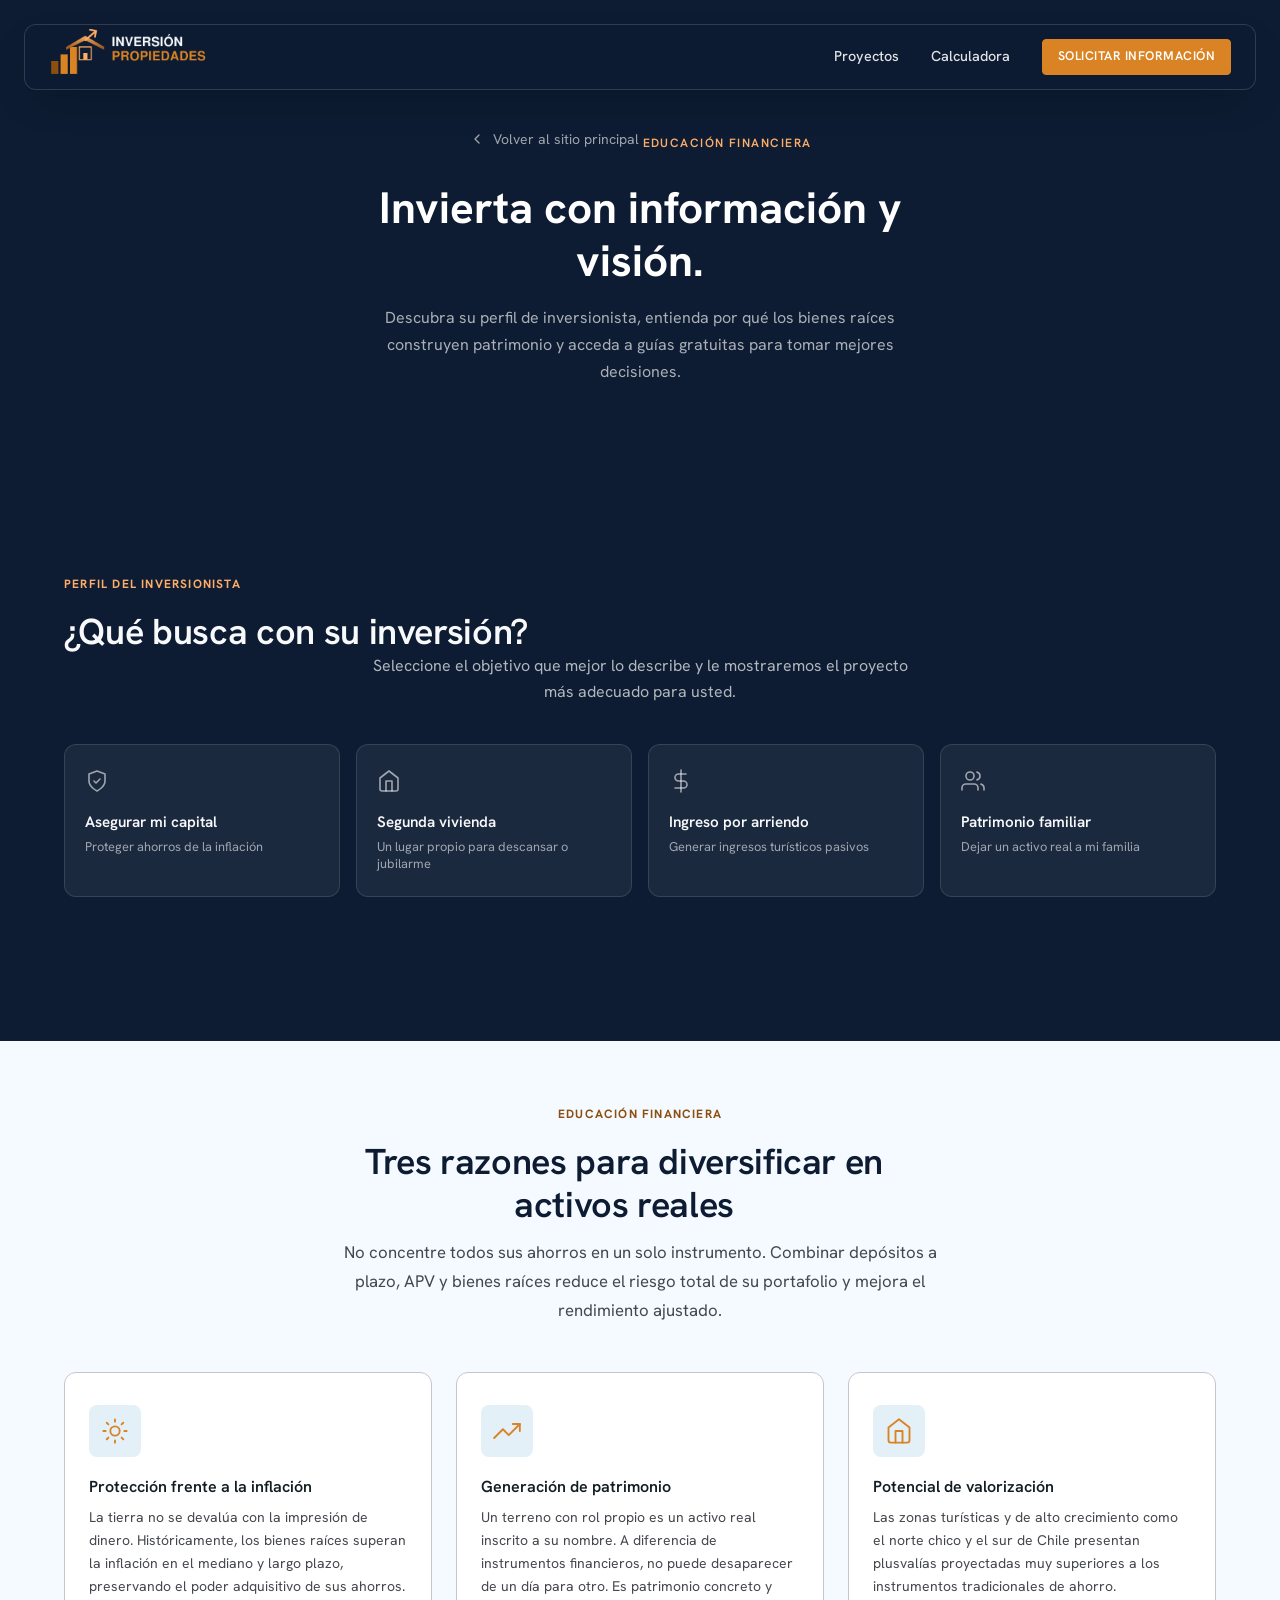
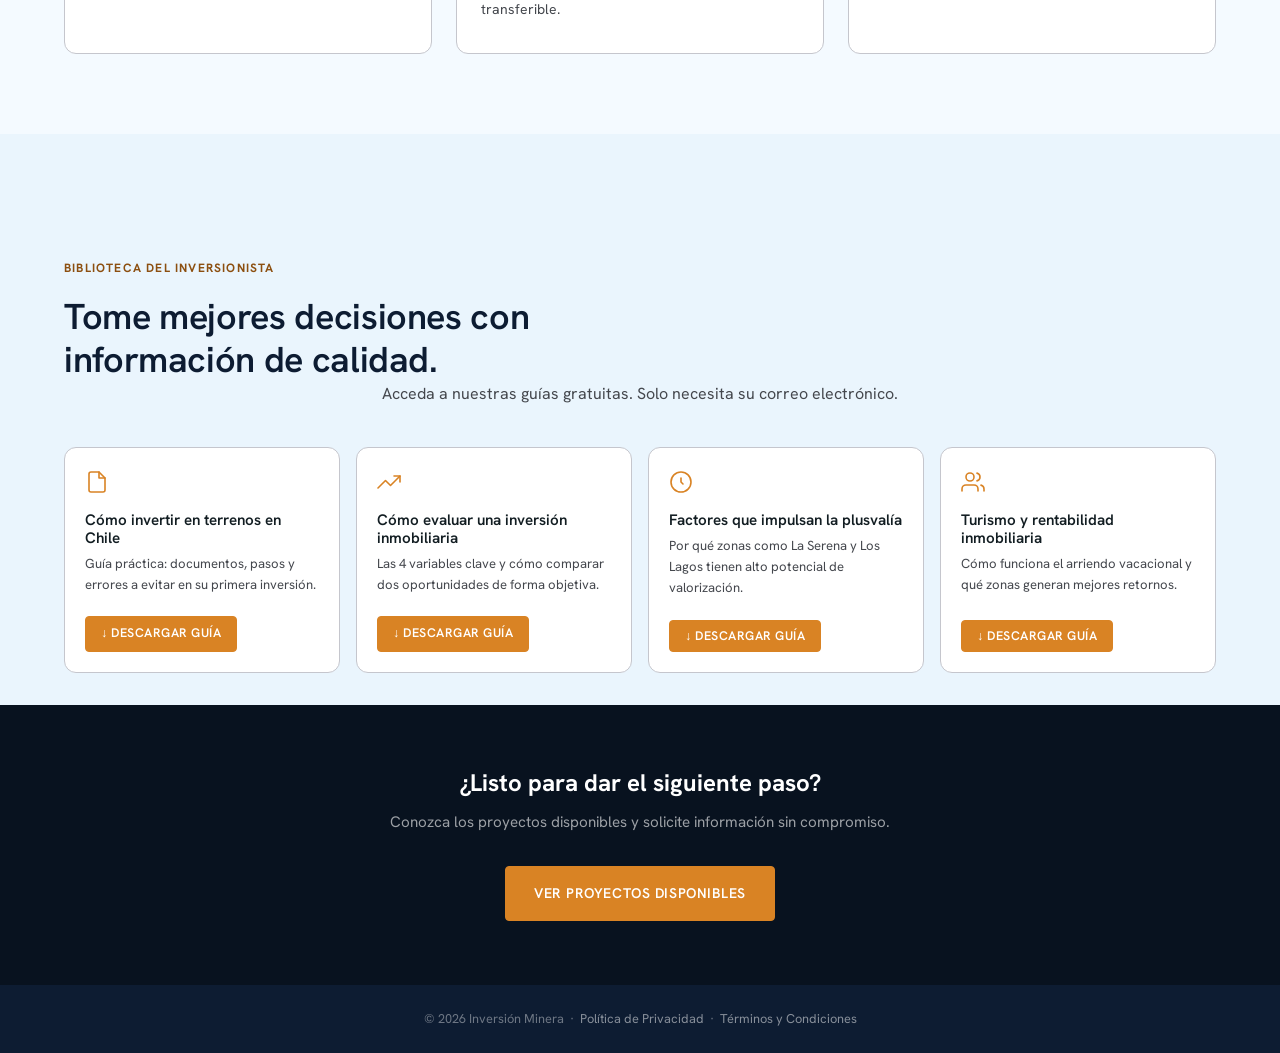
==== commit 9b1d88d5: "Limpiar tagline del logo (header/footer) y corregir logo antiguo en educacion-financiera.html" ====
--- a/pages/educacion-financiera.html
+++ b/pages/educacion-financiera.html
@@ -103,7 +103,7 @@
   <header class="header" id="header">
     <div class="container header__inner">
       <a href="../index.html" class="header__logo">
-        <img src="../assets/images/logo-inversion-minera.png" alt="Inversión Minera" class="header__logo-img" height="44">
+        <img src="../assets/images/logo-inversion-propiedades-header.png" alt="Inversión Propiedades" class="header__logo-img" height="44">
       </a>
       <div class="nav__desktop">
         <a href="../index.html#proyectos" class="nav__link">Proyectos</a>
--- a/css/styles.css
+++ b/css/styles.css
@@ -2154,14 +2154,14 @@
    ========================================================= */
 
 /* ── Header logo img ── */
-.header__logo-img { height: 38px; width: auto; display: block; }
+.header__logo-img { height: 56px; width: auto; display: block; }
 .hero__brand { margin-bottom: 1.5rem; }
 .hero__brand-logo { height: 48px; width: auto; filter: brightness(0) invert(1); }
 .hero__projects-hint { margin-top: 1.5rem; }
 .hero__scroll-hint { display: inline-flex; align-items: center; gap: 0.5rem; font-size: 0.8rem; color: rgba(248,249,250,0.65); letter-spacing: 0.04em; text-decoration: none; border-bottom: 1px solid rgba(248,249,250,0.2); padding-bottom: 2px; }
 .hero__scroll-hint:hover { color: rgba(248,249,250,0.9); }
 .hero__hint-sep { opacity: 0.4; }
-.footer__logo-img { height: 100px; width: auto; margin-bottom: 1.25rem; display: block; }
+.footer__logo-img { height: 130px; width: auto; margin-bottom: 1.25rem; display: block; }
 
 /* ── Educación Financiera ── */
 .educacion { background: var(--surface); padding: var(--section-gap) 0; }
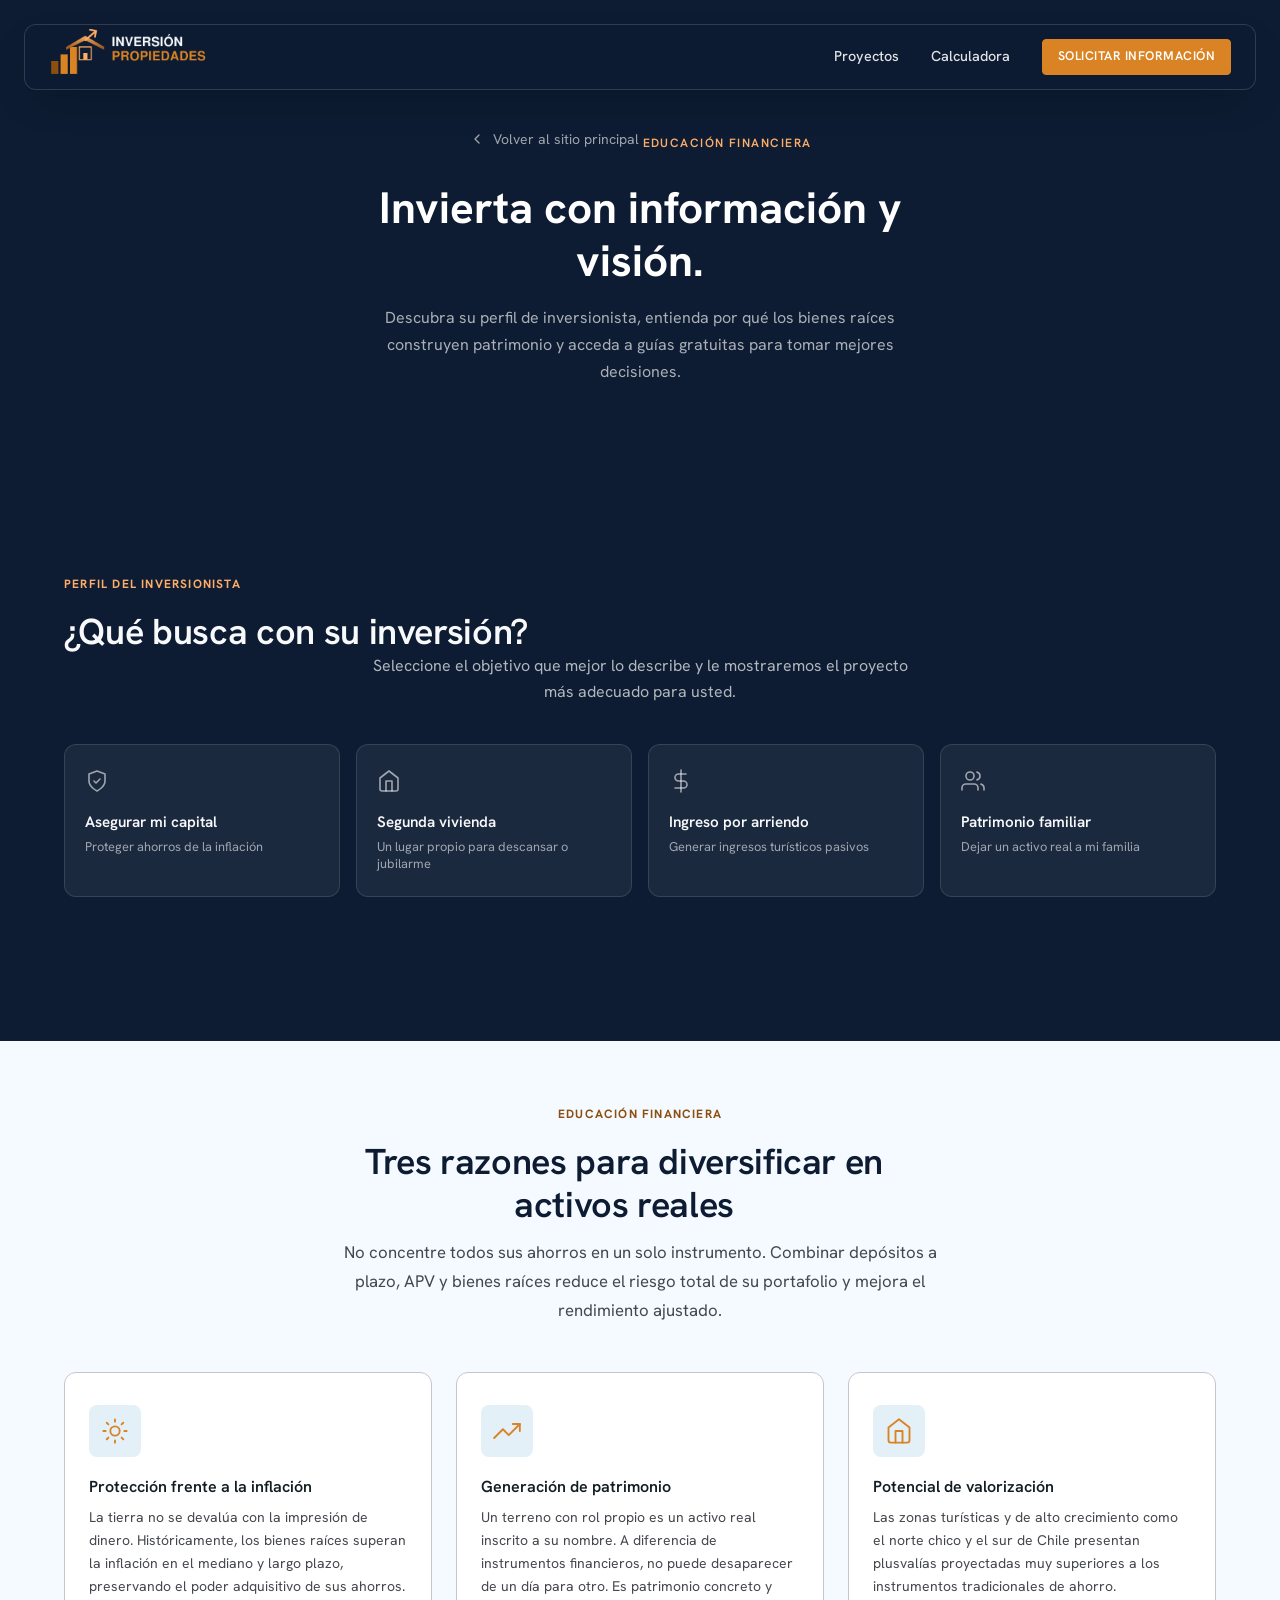
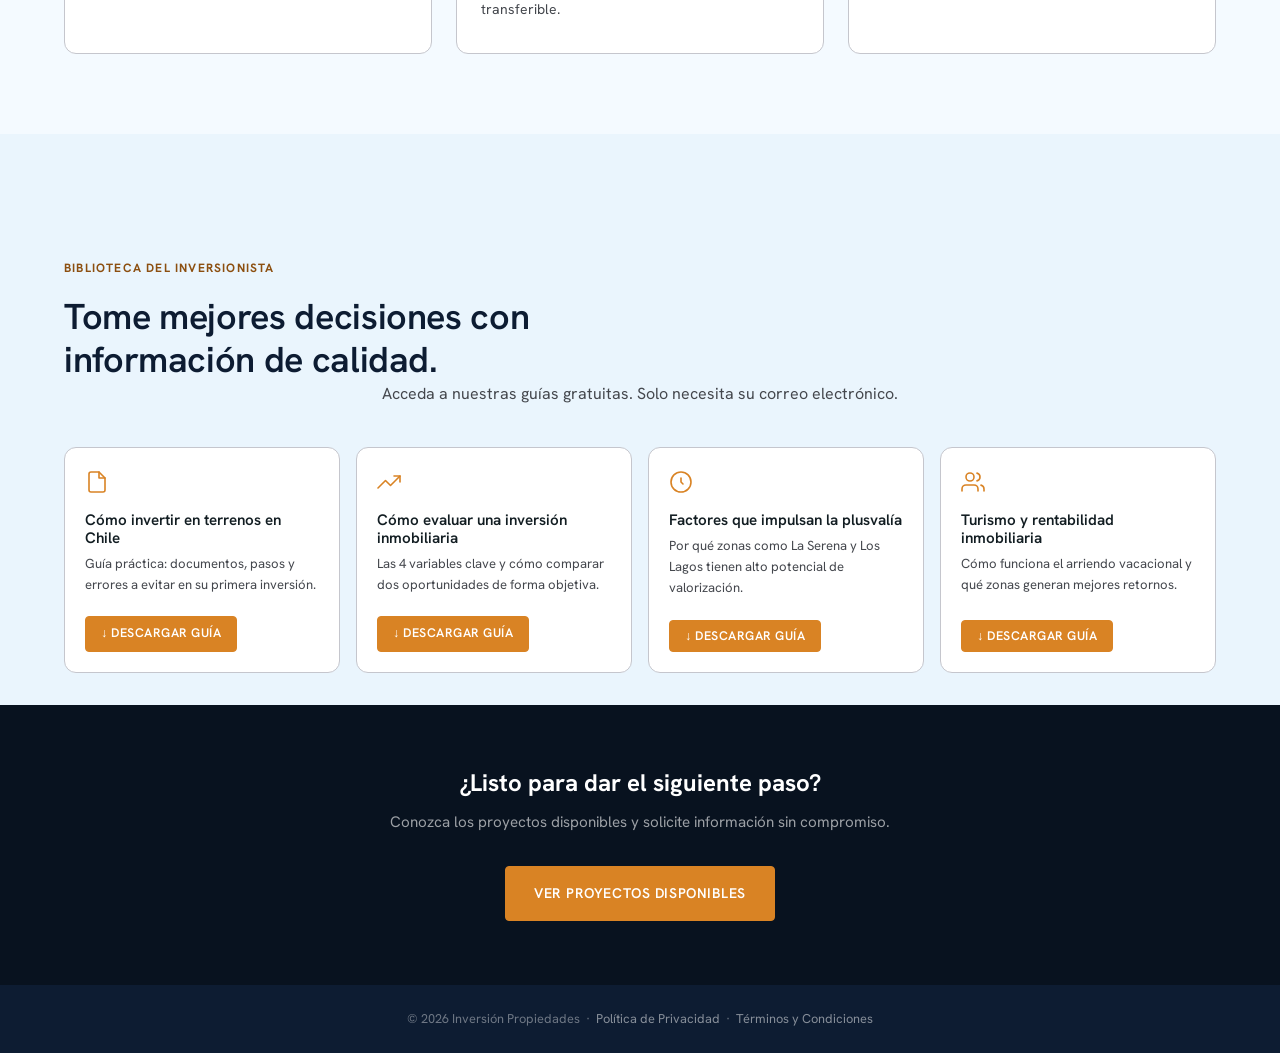
==== commit 37413b10: "Corregir botones Atrás, marca Inversión Propiedades, y nombres de proyectos (Fundo Puerto Octay / Fu" ====
--- a/pages/educacion-financiera.html
+++ b/pages/educacion-financiera.html
@@ -3,7 +3,7 @@
 <head>
   <meta charset="UTF-8">
   <meta name="viewport" content="width=device-width, initial-scale=1.0">
-  <title>Educación Financiera | Inversión Minera</title>
+  <title>Educación Financiera | Inversión Propiedades</title>
   <meta name="description" content="Educación financiera para inversionistas. Descubra su perfil, aprenda por qué los bienes raíces construyen patrimonio y acceda a guías gratuitas.">
 
   <link rel="preconnect" href="https://fonts.googleapis.com">
@@ -315,7 +315,7 @@
 
   <footer class="blog-footer">
     <div class="container">
-      <p>© 2026 Inversión Minera &nbsp;·&nbsp;
+      <p>© 2026 Inversión Propiedades &nbsp;·&nbsp;
         <a href="politica-privacidad.html" target="_blank" rel="noopener">Política de Privacidad</a>
         &nbsp;·&nbsp;
         <a href="terminos-condiciones.html" target="_blank" rel="noopener">Términos y Condiciones</a>
@@ -327,10 +327,10 @@
   <script>
 // ── Quiz ────────────────────────────────────────────────────────────────
 var quizData = {
-  capital:    { label: 'Perfil: Preservación de capital',    title: 'Recomendamos ambos proyectos',             desc: 'Invertir en bienes raíces protege sus ahorros de la inflación. Ambos fundos ofrecen activos tangibles con rol propio y plusvalía proyectada del 30% anual.',                                   chips: ['Fundo Alto Nogales — La Serena','Fundo Mirador Los Volcanes — Puerto Octay'] },
-  vivienda:   { label: 'Perfil: Segunda vivienda',           title: 'Recomendamos Proyecto Norte — La Serena',  desc: 'Clima mediterráneo con más de 300 días de sol, alta conectividad y cercanía a servicios. Ideal para quienes buscan un lugar propio fuera del norte minero.',                                  chips: ['Fundo Alto Nogales — La Serena, Coquimbo'] },
-  arriendo:   { label: 'Perfil: Rentabilidad turística',     title: 'Recomendamos Proyecto Sur — Puerto Octay', desc: 'Zona de alta demanda turística rodeada de lagos y volcanes. Potencial de ingreso mensual vía Airbnb estimado en $1.000.000–$2.000.000 CLP.',                                               chips: ['Fundo Mirador Los Volcanes — Puerto Octay, Lagos'] },
-  patrimonio: { label: 'Perfil: Construcción de patrimonio', title: 'Recomendamos ambos proyectos',             desc: 'Títulos individuales con rol único, subdivisión aprobada y acompañamiento legal hasta la inscripción. Un legado real y transferible para su familia.',                                      chips: ['Fundo Alto Nogales — La Serena','Fundo Mirador Los Volcanes — Puerto Octay'] }
+  capital:    { label: 'Perfil: Preservación de capital',    title: 'Recomendamos ambos proyectos',             desc: 'Invertir en bienes raíces protege sus ahorros de la inflación. Ambos fundos ofrecen activos tangibles con rol propio y plusvalía proyectada del 30% anual.',                                   chips: ['Fundo Valle del Elqui — La Serena','Fundo Puerto Octay — Puerto Octay'] },
+  vivienda:   { label: 'Perfil: Segunda vivienda',           title: 'Recomendamos Proyecto Norte — La Serena',  desc: 'Clima mediterráneo con más de 300 días de sol, alta conectividad y cercanía a servicios. Ideal para quienes buscan un lugar propio fuera del norte minero.',                                  chips: ['Fundo Valle del Elqui — La Serena, Coquimbo'] },
+  arriendo:   { label: 'Perfil: Rentabilidad turística',     title: 'Recomendamos Proyecto Sur — Puerto Octay', desc: 'Zona de alta demanda turística rodeada de lagos y volcanes. Potencial de ingreso mensual vía Airbnb estimado en $1.000.000–$2.000.000 CLP.',                                               chips: ['Fundo Puerto Octay — Puerto Octay, Lagos'] },
+  patrimonio: { label: 'Perfil: Construcción de patrimonio', title: 'Recomendamos ambos proyectos',             desc: 'Títulos individuales con rol único, subdivisión aprobada y acompañamiento legal hasta la inscripción. Un legado real y transferible para su familia.',                                      chips: ['Fundo Valle del Elqui — La Serena','Fundo Puerto Octay — Puerto Octay'] }
 };
 function quizSelect(btn) {
   document.querySelectorAll('.quiz-opt').forEach(function(b){ b.classList.remove('quiz-opt--active'); });
